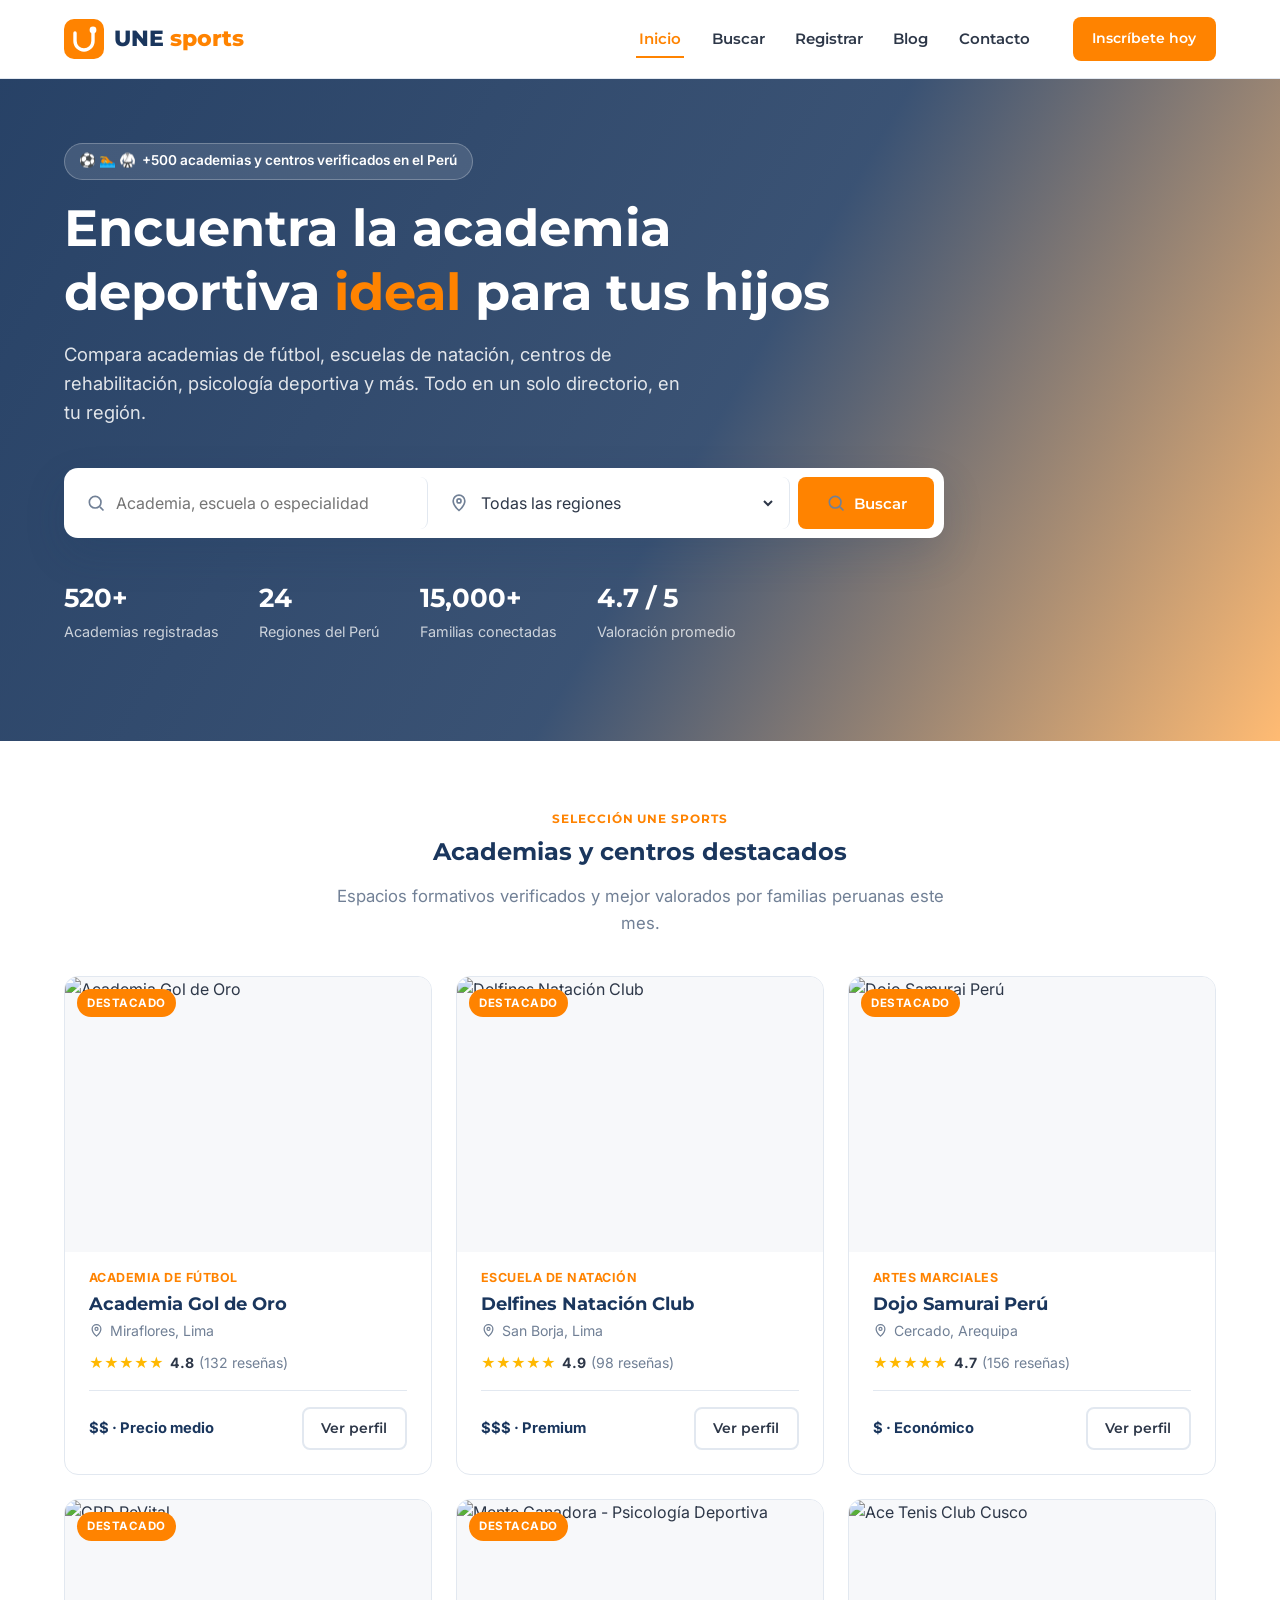
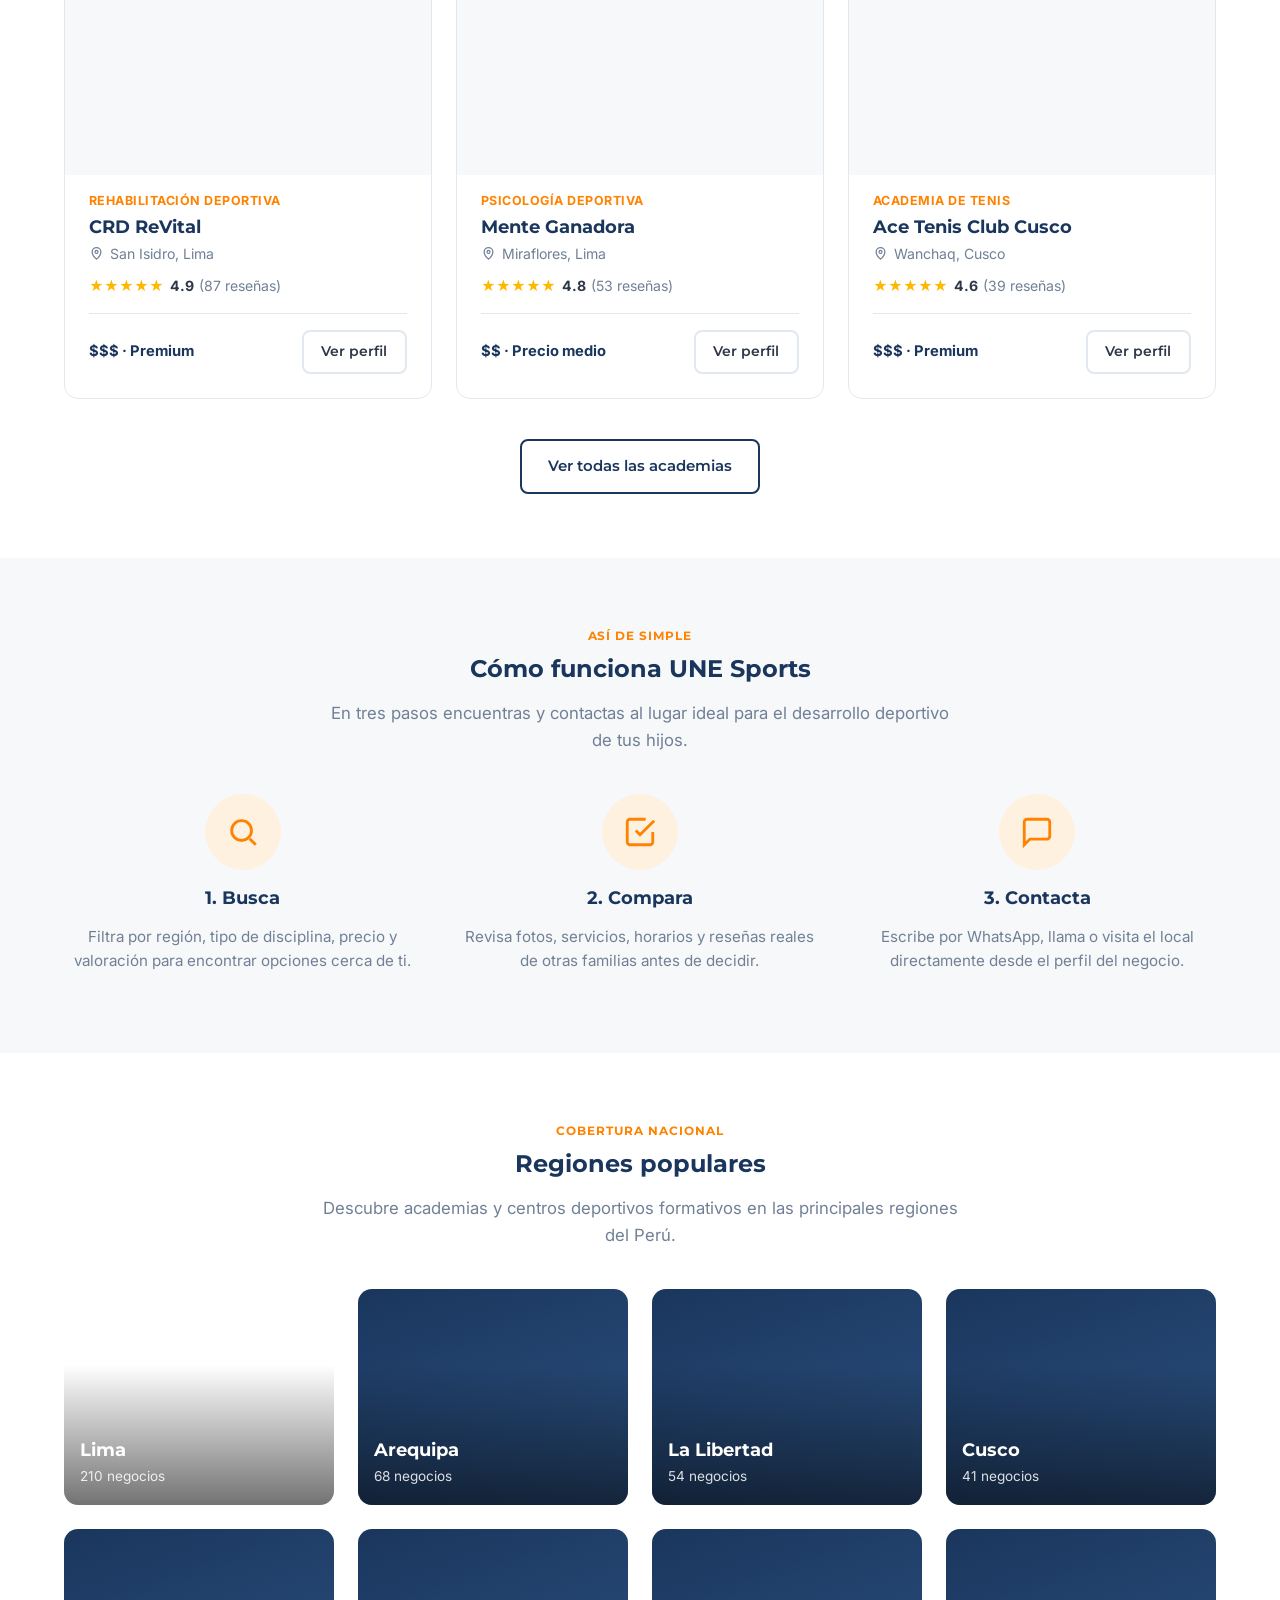
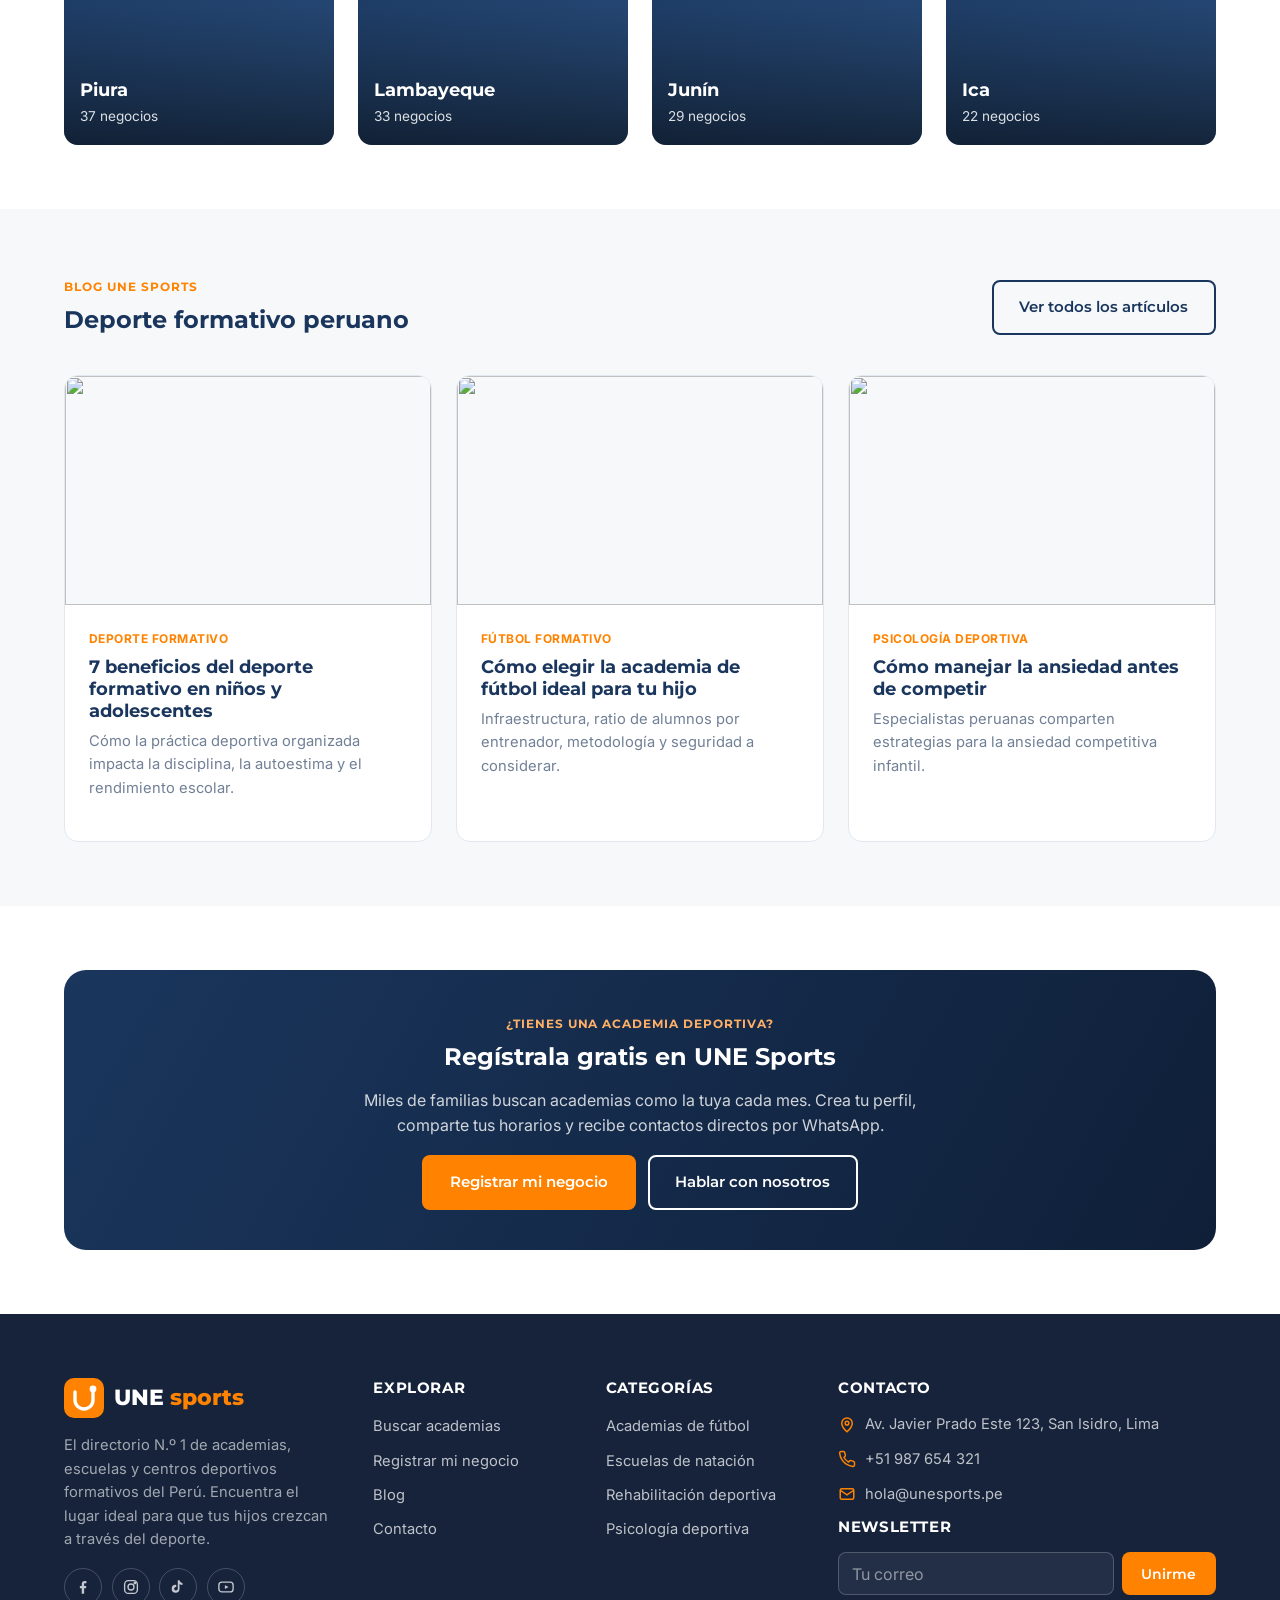
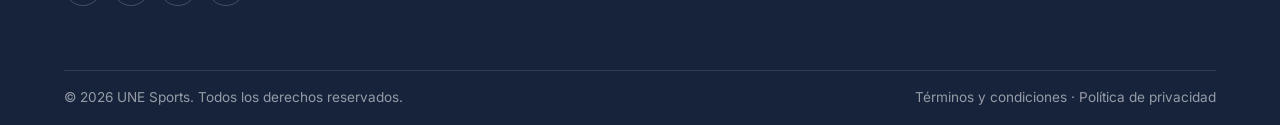
==== index.html @ fcec2de9 "Add UNE Sports: directorio de deporte formativo del Perú Sitio estático completo (mobile-first, list" ====
<!DOCTYPE html>
<html lang="es-PE">
<head>
<meta charset="UTF-8">
<meta name="viewport" content="width=device-width, initial-scale=1.0">
<title>UNE Sports | Directorio de academias y centros deportivos formativos del Perú</title>
<meta name="description" content="Encuentra academias de fútbol, escuelas de natación, centros de rehabilitación deportiva, psicología del deporte y más en todo el Perú. Compara, valora y contacta gratis.">
<link rel="canonical" href="https://www.unesports.pe/">
<meta property="og:type" content="website">
<meta property="og:title" content="UNE Sports | Directorio deportivo formativo del Perú">
<meta property="og:description" content="Encuentra la academia, escuela o centro deportivo ideal para tus hijos en cualquier región del Perú.">
<meta property="og:image" content="https://placehold.co/1200x630/1A365D/FFFFFF?text=UNE+Sports">
<meta property="og:locale" content="es_PE">
<link rel="icon" href="data:image/svg+xml,%3Csvg xmlns='http://www.w3.org/2000/svg' viewBox='0 0 40 40'%3E%3Crect width='40' height='40' rx='10' fill='%23FF8300'/%3E%3Cpath d='M11 14v8a9 9 0 0018 0v-8' stroke='%23fff' stroke-width='3.4' fill='none' stroke-linecap='round'/%3E%3Ccircle cx='29' cy='11' r='3.4' fill='%23fff'/%3E%3C/svg%3E">
<link rel="preconnect" href="https://fonts.googleapis.com">
<link rel="preconnect" href="https://fonts.gstatic.com" crossorigin>
<link href="https://fonts.googleapis.com/css2?family=Montserrat:wght@600;700;800&family=Inter:wght@400;500;600;700&display=swap" rel="stylesheet">
<link rel="stylesheet" href="css/style.css">
</head>
<body>
<a class="skip-link" href="#main">Saltar al contenido</a>

<header class="site-header">
  <div class="container">
    <a href="index.html" class="logo" aria-label="UNE Sports - Inicio">
      <svg viewBox="0 0 40 40" aria-hidden="true"><rect width="40" height="40" rx="10" fill="#FF8300"/><path d="M11 14v8a9 9 0 0018 0v-8" stroke="#fff" stroke-width="3.4" fill="none" stroke-linecap="round"/><circle cx="29" cy="11" r="3.4" fill="#fff"/></svg>
      <span class="logo-text">UNE <span>sports</span></span>
    </a>
    <nav class="main-nav" data-main-nav>
      <ul class="nav-links">
        <li><a href="index.html">Inicio</a></li>
        <li><a href="buscar.html">Buscar</a></li>
        <li><a href="registrar.html">Registrar</a></li>
        <li><a href="blog.html">Blog</a></li>
        <li><a href="contacto.html">Contacto</a></li>
      </ul>
      <div class="header-actions">
        <a href="registrar.html" class="btn btn-primary btn-sm">Inscríbete hoy</a>
      </div>
    </nav>
    <button class="nav-toggle" data-nav-toggle aria-label="Abrir menú" aria-expanded="false">
      <svg viewBox="0 0 24 24" fill="none" stroke="currentColor" stroke-width="2"><path d="M4 7h16M4 12h16M4 17h16"/></svg>
    </button>
  </div>
</header>

<main id="main">
  <!-- HERO -->
  <section class="hero">
    <div class="container">
      <span class="hero-badge">⚽ 🏊 🥋 &nbsp;+500 academias y centros verificados en el Perú</span>
      <h1>Encuentra la academia deportiva <em>ideal</em> para tus hijos</h1>
      <p class="hero-sub">Compara academias de fútbol, escuelas de natación, centros de rehabilitación, psicología deportiva y más. Todo en un solo directorio, en tu región.</p>

      <form class="search-bar" action="buscar.html" method="get">
        <label class="field">
          <svg viewBox="0 0 24 24" fill="none" stroke="currentColor" stroke-width="2"><circle cx="11" cy="11" r="7"/><path d="M21 21l-4.3-4.3"/></svg>
          <input type="text" name="q" placeholder="Academia, escuela o especialidad">
        </label>
        <label class="field">
          <svg viewBox="0 0 24 24" fill="none" stroke="currentColor" stroke-width="2"><path d="M12 21s7-6.3 7-11.5A7 7 0 105 9.5C5 14.7 12 21 12 21z"/><circle cx="12" cy="9.5" r="2.4"/></svg>
          <select name="region" aria-label="Región">
            <option value="">Todas las regiones</option>
            <option>Lima</option>
            <option>Arequipa</option>
            <option>La Libertad</option>
            <option>Cusco</option>
            <option>Piura</option>
            <option>Lambayeque</option>
            <option>Junín</option>
            <option>Ica</option>
            <option>Tacna</option>
            <option>Áncash</option>
            <option>Loreto</option>
          </select>
        </label>
        <button class="btn btn-primary" type="submit">
          <svg viewBox="0 0 24 24" fill="none" stroke="currentColor" stroke-width="2"><circle cx="11" cy="11" r="7"/><path d="M21 21l-4.3-4.3"/></svg>
          Buscar
        </button>
      </form>

      <div class="hero-stats">
        <div class="stat"><strong>520+</strong><span>Academias registradas</span></div>
        <div class="stat"><strong>24</strong><span>Regiones del Perú</span></div>
        <div class="stat"><strong>15,000+</strong><span>Familias conectadas</span></div>
        <div class="stat"><strong>4.7 / 5</strong><span>Valoración promedio</span></div>
      </div>
    </div>
  </section>

  <!-- DESTACADOS -->
  <section>
    <div class="container">
      <div class="section-head">
        <span class="eyebrow">Selección UNE Sports</span>
        <h2>Academias y centros destacados</h2>
        <p>Espacios formativos verificados y mejor valorados por familias peruanas este mes.</p>
      </div>

      <div class="grid grid-3">
        <article class="card">
          <div class="card-media">
            <span class="card-badge">Destacado</span>
            <a href="negocio.html?slug=academia-gol-de-oro"><img src="https://placehold.co/900x650/1A365D/FFFFFF?text=Academia+Gol+de+Oro" alt="Academia Gol de Oro" loading="lazy" width="900" height="650"></a>
          </div>
          <div class="card-body">
            <span class="card-type">Academia de Fútbol</span>
            <h3 class="card-title"><a href="negocio.html?slug=academia-gol-de-oro">Academia Gol de Oro</a></h3>
            <div class="card-location"><svg viewBox="0 0 24 24" fill="none" stroke="currentColor" stroke-width="2"><path d="M12 21s7-6.3 7-11.5A7 7 0 105 9.5C5 14.7 12 21 12 21z"/><circle cx="12" cy="9.5" r="2.4"/></svg>Miraflores, Lima</div>
            <div class="rating"><span class="stars">★★★★★</span><strong>4.8</strong><span class="count">(132 reseñas)</span></div>
            <div class="card-footer"><span class="card-price">$$ · Precio medio</span><a href="negocio.html?slug=academia-gol-de-oro" class="btn btn-ghost btn-sm">Ver perfil</a></div>
          </div>
        </article>

        <article class="card">
          <div class="card-media">
            <span class="card-badge">Destacado</span>
            <a href="negocio.html?slug=delfines-natacion-club"><img src="https://placehold.co/900x650/2C5282/FFFFFF?text=Delfines+Natacion" alt="Delfines Natación Club" loading="lazy" width="900" height="650"></a>
          </div>
          <div class="card-body">
            <span class="card-type">Escuela de Natación</span>
            <h3 class="card-title"><a href="negocio.html?slug=delfines-natacion-club">Delfines Natación Club</a></h3>
            <div class="card-location"><svg viewBox="0 0 24 24" fill="none" stroke="currentColor" stroke-width="2"><path d="M12 21s7-6.3 7-11.5A7 7 0 105 9.5C5 14.7 12 21 12 21z"/><circle cx="12" cy="9.5" r="2.4"/></svg>San Borja, Lima</div>
            <div class="rating"><span class="stars">★★★★★</span><strong>4.9</strong><span class="count">(98 reseñas)</span></div>
            <div class="card-footer"><span class="card-price">$$$ · Premium</span><a href="negocio.html?slug=delfines-natacion-club" class="btn btn-ghost btn-sm">Ver perfil</a></div>
          </div>
        </article>

        <article class="card">
          <div class="card-media">
            <span class="card-badge">Destacado</span>
            <a href="negocio.html?slug=dojo-samurai-peru"><img src="https://placehold.co/900x650/2D3748/FFFFFF?text=Dojo+Samurai+Peru" alt="Dojo Samurai Perú" loading="lazy" width="900" height="650"></a>
          </div>
          <div class="card-body">
            <span class="card-type">Artes Marciales</span>
            <h3 class="card-title"><a href="negocio.html?slug=dojo-samurai-peru">Dojo Samurai Perú</a></h3>
            <div class="card-location"><svg viewBox="0 0 24 24" fill="none" stroke="currentColor" stroke-width="2"><path d="M12 21s7-6.3 7-11.5A7 7 0 105 9.5C5 14.7 12 21 12 21z"/><circle cx="12" cy="9.5" r="2.4"/></svg>Cercado, Arequipa</div>
            <div class="rating"><span class="stars">★★★★★</span><strong>4.7</strong><span class="count">(156 reseñas)</span></div>
            <div class="card-footer"><span class="card-price">$ · Económico</span><a href="negocio.html?slug=dojo-samurai-peru" class="btn btn-ghost btn-sm">Ver perfil</a></div>
          </div>
        </article>

        <article class="card">
          <div class="card-media">
            <span class="card-badge">Destacado</span>
            <a href="negocio.html?slug=crd-revital"><img src="https://placehold.co/900x650/2F855A/FFFFFF?text=CRD+ReVital" alt="CRD ReVital" loading="lazy" width="900" height="650"></a>
          </div>
          <div class="card-body">
            <span class="card-type">Rehabilitación Deportiva</span>
            <h3 class="card-title"><a href="negocio.html?slug=crd-revital">CRD ReVital</a></h3>
            <div class="card-location"><svg viewBox="0 0 24 24" fill="none" stroke="currentColor" stroke-width="2"><path d="M12 21s7-6.3 7-11.5A7 7 0 105 9.5C5 14.7 12 21 12 21z"/><circle cx="12" cy="9.5" r="2.4"/></svg>San Isidro, Lima</div>
            <div class="rating"><span class="stars">★★★★★</span><strong>4.9</strong><span class="count">(87 reseñas)</span></div>
            <div class="card-footer"><span class="card-price">$$$ · Premium</span><a href="negocio.html?slug=crd-revital" class="btn btn-ghost btn-sm">Ver perfil</a></div>
          </div>
        </article>

        <article class="card">
          <div class="card-media">
            <span class="card-badge">Destacado</span>
            <a href="negocio.html?slug=mente-ganadora-psicologia-deportiva"><img src="https://placehold.co/900x650/FF8300/FFFFFF?text=Mente+Ganadora" alt="Mente Ganadora - Psicología Deportiva" loading="lazy" width="900" height="650"></a>
          </div>
          <div class="card-body">
            <span class="card-type">Psicología Deportiva</span>
            <h3 class="card-title"><a href="negocio.html?slug=mente-ganadora-psicologia-deportiva">Mente Ganadora</a></h3>
            <div class="card-location"><svg viewBox="0 0 24 24" fill="none" stroke="currentColor" stroke-width="2"><path d="M12 21s7-6.3 7-11.5A7 7 0 105 9.5C5 14.7 12 21 12 21z"/><circle cx="12" cy="9.5" r="2.4"/></svg>Miraflores, Lima</div>
            <div class="rating"><span class="stars">★★★★★</span><strong>4.8</strong><span class="count">(53 reseñas)</span></div>
            <div class="card-footer"><span class="card-price">$$ · Precio medio</span><a href="negocio.html?slug=mente-ganadora-psicologia-deportiva" class="btn btn-ghost btn-sm">Ver perfil</a></div>
          </div>
        </article>

        <article class="card">
          <div class="card-media">
            <a href="negocio.html?slug=ace-tenis-club-cusco"><img src="https://placehold.co/900x650/1A365D/FFFFFF?text=Ace+Tenis+Club" alt="Ace Tenis Club Cusco" loading="lazy" width="900" height="650"></a>
          </div>
          <div class="card-body">
            <span class="card-type">Academia de Tenis</span>
            <h3 class="card-title"><a href="negocio.html?slug=ace-tenis-club-cusco">Ace Tenis Club Cusco</a></h3>
            <div class="card-location"><svg viewBox="0 0 24 24" fill="none" stroke="currentColor" stroke-width="2"><path d="M12 21s7-6.3 7-11.5A7 7 0 105 9.5C5 14.7 12 21 12 21z"/><circle cx="12" cy="9.5" r="2.4"/></svg>Wanchaq, Cusco</div>
            <div class="rating"><span class="stars">★★★★★</span><strong>4.6</strong><span class="count">(39 reseñas)</span></div>
            <div class="card-footer"><span class="card-price">$$$ · Premium</span><a href="negocio.html?slug=ace-tenis-club-cusco" class="btn btn-ghost btn-sm">Ver perfil</a></div>
          </div>
        </article>
      </div>

      <div class="text-center" style="margin-top: var(--space-lg)">
        <a href="buscar.html" class="btn btn-outline">Ver todas las academias</a>
      </div>
    </div>
  </section>

  <!-- COMO FUNCIONA -->
  <section class="section-alt">
    <div class="container">
      <div class="section-head">
        <span class="eyebrow">Así de simple</span>
        <h2>Cómo funciona UNE Sports</h2>
        <p>En tres pasos encuentras y contactas al lugar ideal para el desarrollo deportivo de tus hijos.</p>
      </div>
      <div class="steps">
        <div class="step">
          <div class="step-icon"><svg viewBox="0 0 24 24" fill="none" stroke="currentColor" stroke-width="2"><circle cx="11" cy="11" r="7"/><path d="M21 21l-4.3-4.3"/></svg></div>
          <h3>1. Busca</h3>
          <p>Filtra por región, tipo de disciplina, precio y valoración para encontrar opciones cerca de ti.</p>
        </div>
        <div class="step">
          <div class="step-icon"><svg viewBox="0 0 24 24" fill="none" stroke="currentColor" stroke-width="2"><path d="M9 11l3 3L22 4"/><path d="M21 12v7a2 2 0 01-2 2H5a2 2 0 01-2-2V5a2 2 0 012-2h11"/></svg></div>
          <h3>2. Compara</h3>
          <p>Revisa fotos, servicios, horarios y reseñas reales de otras familias antes de decidir.</p>
        </div>
        <div class="step">
          <div class="step-icon"><svg viewBox="0 0 24 24" fill="none" stroke="currentColor" stroke-width="2"><path d="M21 15a2 2 0 01-2 2H7l-4 4V5a2 2 0 012-2h14a2 2 0 012 2z"/></svg></div>
          <h3>3. Contacta</h3>
          <p>Escribe por WhatsApp, llama o visita el local directamente desde el perfil del negocio.</p>
        </div>
      </div>
    </div>
  </section>

  <!-- REGIONES -->
  <section>
    <div class="container">
      <div class="section-head">
        <span class="eyebrow">Cobertura nacional</span>
        <h2>Regiones populares</h2>
        <p>Descubre academias y centros deportivos formativos en las principales regiones del Perú.</p>
      </div>
      <div class="grid grid-4">
        <a class="region-card" href="buscar.html?region=Lima" style="background-image:none;">
          <div class="region-card-content"><h3>Lima</h3><span>210 negocios</span></div>
        </a>
        <a class="region-card" href="buscar.html?region=Arequipa">
          <div class="region-card-content"><h3>Arequipa</h3><span>68 negocios</span></div>
        </a>
        <a class="region-card" href="buscar.html?region=La%20Libertad">
          <div class="region-card-content"><h3>La Libertad</h3><span>54 negocios</span></div>
        </a>
        <a class="region-card" href="buscar.html?region=Cusco">
          <div class="region-card-content"><h3>Cusco</h3><span>41 negocios</span></div>
        </a>
        <a class="region-card" href="buscar.html?region=Piura">
          <div class="region-card-content"><h3>Piura</h3><span>37 negocios</span></div>
        </a>
        <a class="region-card" href="buscar.html?region=Lambayeque">
          <div class="region-card-content"><h3>Lambayeque</h3><span>33 negocios</span></div>
        </a>
        <a class="region-card" href="buscar.html?region=Jun%C3%ADn">
          <div class="region-card-content"><h3>Junín</h3><span>29 negocios</span></div>
        </a>
        <a class="region-card" href="buscar.html?region=Ica">
          <div class="region-card-content"><h3>Ica</h3><span>22 negocios</span></div>
        </a>
      </div>
    </div>
  </section>

  <!-- BLOG PREVIEW -->
  <section class="section-alt">
    <div class="container">
      <div class="section-head section-head--left" style="display:flex; align-items:flex-end; justify-content:space-between; text-align:left; max-width:none;">
        <div>
          <span class="eyebrow">Blog UNE Sports</span>
          <h2 style="margin-bottom:0;">Deporte formativo peruano</h2>
        </div>
        <a href="blog.html" class="btn btn-outline">Ver todos los artículos</a>
      </div>
      <div class="grid grid-3" style="margin-top: var(--space-lg);">
        <article class="article-card">
          <a class="article-media" href="blog-articulo.html?slug=beneficios-deporte-formativo-en-ninos"><img src="https://placehold.co/1000x600/1A365D/FFFFFF?text=Deporte+Formativo" alt="" loading="lazy"></a>
          <div class="article-body">
            <span class="article-cat">Deporte Formativo</span>
            <h3><a href="blog-articulo.html?slug=beneficios-deporte-formativo-en-ninos">7 beneficios del deporte formativo en niños y adolescentes</a></h3>
            <p class="article-excerpt">Cómo la práctica deportiva organizada impacta la disciplina, la autoestima y el rendimiento escolar.</p>
          </div>
        </article>
        <article class="article-card">
          <a class="article-media" href="blog-articulo.html?slug=como-elegir-academia-de-futbol-para-tu-hijo"><img src="https://placehold.co/1000x600/FF8300/FFFFFF?text=Futbol+Formativo" alt="" loading="lazy"></a>
          <div class="article-body">
            <span class="article-cat">Fútbol Formativo</span>
            <h3><a href="blog-articulo.html?slug=como-elegir-academia-de-futbol-para-tu-hijo">Cómo elegir la academia de fútbol ideal para tu hijo</a></h3>
            <p class="article-excerpt">Infraestructura, ratio de alumnos por entrenador, metodología y seguridad a considerar.</p>
          </div>
        </article>
        <article class="article-card">
          <a class="article-media" href="blog-articulo.html?slug=psicologia-deportiva-infantil-ansiedad-competitiva"><img src="https://placehold.co/1000x600/2C5282/FFFFFF?text=Psicologia+Deportiva" alt="" loading="lazy"></a>
          <div class="article-body">
            <span class="article-cat">Psicología Deportiva</span>
            <h3><a href="blog-articulo.html?slug=psicologia-deportiva-infantil-ansiedad-competitiva">Cómo manejar la ansiedad antes de competir</a></h3>
            <p class="article-excerpt">Especialistas peruanas comparten estrategias para la ansiedad competitiva infantil.</p>
          </div>
        </article>
      </div>
    </div>
  </section>

  <!-- CTA -->
  <section>
    <div class="container">
      <div class="cta-band">
        <span class="eyebrow" style="color:#FFB066;">¿Tienes una academia deportiva?</span>
        <h2>Regístrala gratis en UNE Sports</h2>
        <p>Miles de familias buscan academias como la tuya cada mes. Crea tu perfil, comparte tus horarios y recibe contactos directos por WhatsApp.</p>
        <div class="btn-actions">
          <a href="registrar.html" class="btn btn-primary">Registrar mi negocio</a>
          <a href="contacto.html" class="btn btn-outline" style="border-color:#fff; color:#fff;">Hablar con nosotros</a>
        </div>
      </div>
    </div>
  </section>
</main>

<footer class="site-footer">
  <div class="container">
    <div class="footer-grid">
      <div>
        <a href="index.html" class="logo" style="margin-bottom:1rem">
          <svg viewBox="0 0 40 40" aria-hidden="true"><rect width="40" height="40" rx="10" fill="#FF8300"/><path d="M11 14v8a9 9 0 0018 0v-8" stroke="#fff" stroke-width="3.4" fill="none" stroke-linecap="round"/><circle cx="29" cy="11" r="3.4" fill="#fff"/></svg>
          <span class="logo-text">UNE <span>sports</span></span>
        </a>
        <p>El directorio N.º 1 de academias, escuelas y centros deportivos formativos del Perú. Encuentra el lugar ideal para que tus hijos crezcan a través del deporte.</p>
        <div class="social-row">
          <a href="#" aria-label="Facebook"><svg viewBox="0 0 24 24" fill="currentColor"><path d="M13.5 21v-7.5h2.5l.4-3H13.5V8.4c0-.87.24-1.46 1.5-1.46h1.6V4.3C16.3 4.2 15.3 4 14.2 4c-2.3 0-3.9 1.4-3.9 4v2.5H7.8v3h2.5V21h3.2z"/></svg></a>
          <a href="#" aria-label="Instagram"><svg viewBox="0 0 24 24" fill="none" stroke="currentColor" stroke-width="1.8"><rect x="3.5" y="3.5" width="17" height="17" rx="5"/><circle cx="12" cy="12" r="4"/><circle cx="17.2" cy="6.8" r="1"/></svg></a>
          <a href="#" aria-label="TikTok"><svg viewBox="0 0 24 24" fill="currentColor"><path d="M14 3c.4 2 1.9 3.4 4 3.6v2.7c-1.4 0-2.8-.4-4-1.2v6.2a5.2 5.2 0 11-5.2-5.2c.3 0 .6 0 .9.07v2.8a2.4 2.4 0 102 2.36V3z"/></svg></a>
          <a href="#" aria-label="YouTube"><svg viewBox="0 0 24 24" fill="none" stroke="currentColor" stroke-width="1.8"><rect x="2.5" y="5.5" width="19" height="13" rx="4"/><path d="M10.5 9.5l5 2.5-5 2.5z" fill="currentColor" stroke="none"/></svg></a>
        </div>
      </div>
      <div>
        <h4>Explorar</h4>
        <ul class="footer-links">
          <li><a href="buscar.html">Buscar academias</a></li>
          <li><a href="registrar.html">Registrar mi negocio</a></li>
          <li><a href="blog.html">Blog</a></li>
          <li><a href="contacto.html">Contacto</a></li>
        </ul>
      </div>
      <div>
        <h4>Categorías</h4>
        <ul class="footer-links">
          <li><a href="buscar.html?tipo=academia-futbol">Academias de fútbol</a></li>
          <li><a href="buscar.html?tipo=escuela-natacion">Escuelas de natación</a></li>
          <li><a href="buscar.html?tipo=rehabilitacion">Rehabilitación deportiva</a></li>
          <li><a href="buscar.html?tipo=psicologia">Psicología deportiva</a></li>
        </ul>
      </div>
      <div>
        <h4>Contacto</h4>
        <ul class="footer-contact">
          <li><svg viewBox="0 0 24 24" fill="none" stroke="currentColor" stroke-width="2"><path d="M12 21s7-6.3 7-11.5A7 7 0 105 9.5C5 14.7 12 21 12 21z"/><circle cx="12" cy="9.5" r="2.4"/></svg>Av. Javier Prado Este 123, San Isidro, Lima</li>
          <li><svg viewBox="0 0 24 24" fill="none" stroke="currentColor" stroke-width="2"><path d="M22 16.9v3a2 2 0 01-2.2 2 19.8 19.8 0 01-8.6-3 19.5 19.5 0 01-6-6 19.8 19.8 0 01-3-8.7A2 2 0 014.1 2h3a2 2 0 012 1.7c.1 1 .3 2 .7 2.9a2 2 0 01-.5 2.1L8 10a16 16 0 006 6l1.3-1.3a2 2 0 012.1-.5c.9.4 1.9.6 2.9.7a2 2 0 011.7 2z"/></svg>+51 987 654 321</li>
          <li><svg viewBox="0 0 24 24" fill="none" stroke="currentColor" stroke-width="2"><rect x="3" y="5" width="18" height="14" rx="2"/><path d="M3 7l9 6 9-6"/></svg>hola@unesports.pe</li>
        </ul>
        <h4>Newsletter</h4>
        <form class="newsletter-form" data-newsletter-form>
          <input type="email" placeholder="Tu correo" required aria-label="Correo electrónico">
          <button class="btn btn-primary btn-sm" type="submit">Unirme</button>
        </form>
      </div>
    </div>
    <div class="footer-bottom">
      <span>© <span data-current-year></span> UNE Sports. Todos los derechos reservados.</span>
      <span><a href="#">Términos y condiciones</a> · <a href="#">Política de privacidad</a></span>
    </div>
  </div>
</footer>

<script src="js/main.js"></script>
</body>
</html>
---- css/style.css ----
/* ==========================================================================
   UNE Sports — Hoja de estilos principal
   Directorio de academias, escuelas y centros deportivos formativos del Perú
   ========================================================================== */

:root {
  /* Paleta de marca */
  --color-primary: #FF8300;
  --color-primary-dark: #E07300;
  --color-primary-light: #FFF1E0;
  --color-secondary: #1A365D;
  --color-secondary-light: #2C5282;
  --color-carbon: #2D3748;
  --color-text: #2D3748;
  --color-text-light: #718096;
  --color-bg: #FFFFFF;
  --color-bg-alt: #F7F8FA;
  --color-bg-dark: #16233B;
  --color-border: #E2E8F0;
  --color-star: #FFB800;
  --color-success: #2F855A;
  --color-success-bg: #F0FFF4;
  --color-danger: #E53E3E;

  /* Tipografía */
  --font-heading: 'Montserrat', 'Segoe UI', sans-serif;
  --font-body: 'Inter', 'Segoe UI', sans-serif;

  /* Espaciado */
  --space-xs: 0.5rem;
  --space-sm: 1rem;
  --space-md: 1.5rem;
  --space-lg: 2.5rem;
  --space-xl: 4rem;

  /* Bordes / sombras */
  --radius-sm: 8px;
  --radius-md: 14px;
  --radius-lg: 22px;
  --shadow-sm: 0 1px 3px rgba(26, 54, 93, 0.08);
  --shadow-md: 0 8px 24px rgba(26, 54, 93, 0.10);
  --shadow-lg: 0 16px 40px rgba(26, 54, 93, 0.16);

  --container-width: 1200px;
}

/* ---------- Reset ---------- */
*, *::before, *::after { box-sizing: border-box; }
html { scroll-behavior: smooth; }
body {
  margin: 0;
  font-family: var(--font-body);
  color: var(--color-text);
  background: var(--color-bg);
  line-height: 1.6;
  -webkit-font-smoothing: antialiased;
}
img { max-width: 100%; display: block; }
a { color: inherit; text-decoration: none; }
ul { list-style: none; margin: 0; padding: 0; }
button { font-family: inherit; cursor: pointer; }
input, select, textarea, button { font-family: inherit; font-size: 1rem; }
h1, h2, h3, h4 {
  font-family: var(--font-heading);
  color: var(--color-secondary);
  line-height: 1.25;
  margin: 0 0 var(--space-sm);
  font-weight: 700;
}
p { margin: 0 0 var(--space-sm); }
.container {
  width: 100%;
  max-width: var(--container-width);
  margin: 0 auto;
  padding: 0 var(--space-md);
}
section { padding: var(--space-xl) 0; }
.section-alt { background: var(--color-bg-alt); }

/* ---------- Utilidades ---------- */
.text-center { text-align: center; }
.visually-hidden {
  position: absolute; width: 1px; height: 1px; overflow: hidden;
  clip: rect(0,0,0,0); white-space: nowrap; border: 0; padding: 0; margin: -1px;
}
.skip-link {
  position: absolute; left: -999px; top: 0; background: var(--color-secondary);
  color: #fff; padding: 0.75rem 1.25rem; z-index: 1000; border-radius: 0 0 8px 0;
}
.skip-link:focus { left: 0; }

.eyebrow {
  display: inline-flex; align-items: center; gap: 0.4rem;
  font-family: var(--font-heading); font-weight: 700; font-size: 0.78rem;
  letter-spacing: 0.08em; text-transform: uppercase; color: var(--color-primary);
  margin-bottom: var(--space-xs);
}
.section-head { max-width: 640px; margin: 0 auto var(--space-lg); text-align: center; }
.section-head p { color: var(--color-text-light); font-size: 1.05rem; }
.section-head--left { margin-left: 0; text-align: left; }

/* ---------- Botones ---------- */
.btn {
  display: inline-flex; align-items: center; justify-content: center; gap: 0.5rem;
  font-family: var(--font-heading); font-weight: 600; font-size: 0.95rem;
  padding: 0.85rem 1.6rem; border-radius: var(--radius-sm); border: 2px solid transparent;
  transition: transform 0.15s ease, box-shadow 0.15s ease, background-color 0.15s ease, color 0.15s ease;
  white-space: nowrap;
}
.btn svg { width: 1.1em; height: 1.1em; flex-shrink: 0; }
.btn-primary { background: var(--color-primary); color: #fff; }
.btn-primary:hover { background: var(--color-primary-dark); transform: translateY(-2px); box-shadow: var(--shadow-md); }
.btn-outline { background: transparent; color: var(--color-secondary); border-color: var(--color-secondary); }
.btn-outline:hover { background: var(--color-secondary); color: #fff; transform: translateY(-2px); }
.btn-ghost { background: transparent; color: var(--color-carbon); border-color: var(--color-border); }
.btn-ghost:hover { border-color: var(--color-primary); color: var(--color-primary); }
.btn-block { width: 100%; }
.btn-sm { padding: 0.55rem 1.1rem; font-size: 0.85rem; }
.btn-whatsapp { background: #25D366; color: #fff; }
.btn-whatsapp:hover { background: #1EBE59; transform: translateY(-2px); }
.btn[disabled] { opacity: 0.55; cursor: not-allowed; transform: none !important; }

/* ---------- Header ---------- */
.site-header {
  background: #fff; border-bottom: 1px solid var(--color-border);
  position: sticky; top: 0; z-index: 500;
}
.site-header .container {
  display: flex; align-items: center; justify-content: space-between;
  height: 78px;
}
.logo { display: flex; align-items: center; gap: 0.6rem; flex-shrink: 0; }
.logo svg { width: 40px; height: 40px; }
.logo-text { font-family: var(--font-heading); font-weight: 800; font-size: 1.35rem; color: var(--color-secondary); line-height: 1; }
.logo-text span { color: var(--color-primary); }

.main-nav { display: flex; align-items: center; gap: var(--space-lg); }
.nav-links { display: flex; gap: var(--space-md); align-items: center; }
.nav-links a {
  font-family: var(--font-heading); font-weight: 600; font-size: 0.95rem;
  color: var(--color-carbon); padding: 0.5rem 0.2rem; position: relative;
  transition: color 0.15s ease;
}
.nav-links a::after {
  content: ""; position: absolute; left: 0; bottom: -2px; height: 2px; width: 0;
  background: var(--color-primary); transition: width 0.2s ease;
}
.nav-links a:hover, .nav-links a.is-active { color: var(--color-primary); }
.nav-links a:hover::after, .nav-links a.is-active::after { width: 100%; }
.header-actions { display: flex; align-items: center; gap: 0.75rem; }
.nav-toggle {
  display: none; background: none; border: none; padding: 0.4rem;
  color: var(--color-secondary);
}
.nav-toggle svg { width: 28px; height: 28px; }

@media (max-width: 900px) {
  .nav-toggle { display: inline-flex; }
  .main-nav {
    position: fixed; inset: 78px 0 0 0; background: #fff; flex-direction: column;
    align-items: stretch; padding: var(--space-md); gap: var(--space-md);
    transform: translateX(100%); transition: transform 0.25s ease; overflow-y: auto;
  }
  .main-nav.is-open { transform: translateX(0); }
  .nav-links { flex-direction: column; align-items: stretch; gap: 0; }
  .nav-links a { padding: 0.9rem 0.2rem; border-bottom: 1px solid var(--color-border); }
  .header-actions { flex-direction: column; align-items: stretch; }
}

/* ---------- Hero / banner ---------- */
.hero {
  background:
    linear-gradient(120deg, rgba(26,54,93,0.94) 0%, rgba(26,54,93,0.86) 55%, rgba(255,131,0,0.55) 100%),
    repeating-linear-gradient(135deg, rgba(255,255,255,0.04) 0 2px, transparent 2px 40px);
  color: #fff; padding: var(--space-xl) 0 calc(var(--space-xl) + 2rem);
  position: relative; overflow: hidden;
}
.hero .container { position: relative; z-index: 2; }
.hero-badge {
  display: inline-flex; align-items: center; gap: 0.5rem; background: rgba(255,255,255,0.12);
  border: 1px solid rgba(255,255,255,0.25); padding: 0.4rem 0.9rem; border-radius: 999px;
  font-size: 0.85rem; font-weight: 600; margin-bottom: var(--space-sm);
}
.hero h1 {
  color: #fff; font-size: clamp(2rem, 5vw, 3.2rem); max-width: 780px; margin-bottom: var(--space-sm);
}
.hero h1 em { font-style: normal; color: var(--color-primary); }
.hero-sub { font-size: 1.15rem; color: rgba(255,255,255,0.86); max-width: 620px; margin-bottom: var(--space-lg); }

.search-bar {
  background: #fff; border-radius: var(--radius-md); padding: 0.6rem; box-shadow: var(--shadow-lg);
  display: flex; flex-wrap: wrap; gap: 0.5rem; max-width: 880px;
}
.search-bar .field {
  flex: 1 1 180px; display: flex; align-items: center; gap: 0.5rem;
  padding: 0.6rem 0.8rem; border-radius: var(--radius-sm);
}
.search-bar .field:not(:last-child) { border-right: 1px solid var(--color-border); }
.search-bar svg { width: 20px; height: 20px; color: var(--color-text-light); flex-shrink: 0; }
.search-bar input, .search-bar select {
  border: none; outline: none; width: 100%; color: var(--color-text); background: transparent;
}
.search-bar .btn { flex: 0 0 auto; }
@media (max-width: 760px) {
  .search-bar { flex-direction: column; }
  .search-bar .field:not(:last-child) { border-right: none; border-bottom: 1px solid var(--color-border); }
}

.hero-stats { display: flex; flex-wrap: wrap; gap: var(--space-lg); margin-top: var(--space-lg); }
.hero-stats .stat strong { display: block; font-family: var(--font-heading); font-size: 1.6rem; color: #fff; }
.hero-stats .stat span { color: rgba(255,255,255,0.75); font-size: 0.9rem; }

/* ---------- Tarjetas de negocio ---------- */
.grid { display: grid; gap: var(--space-md); }
.grid-3 { grid-template-columns: repeat(3, 1fr); }
.grid-4 { grid-template-columns: repeat(4, 1fr); }
@media (max-width: 980px) { .grid-3, .grid-4 { grid-template-columns: repeat(2, 1fr); } }
@media (max-width: 620px) { .grid-3, .grid-4 { grid-template-columns: 1fr; } }

.card {
  background: #fff; border: 1px solid var(--color-border); border-radius: var(--radius-md);
  overflow: hidden; transition: transform 0.2s ease, box-shadow 0.2s ease; display: flex; flex-direction: column;
}
.card:hover { transform: translateY(-4px); box-shadow: var(--shadow-md); }
.card-media { position: relative; aspect-ratio: 4 / 3; overflow: hidden; background: var(--color-bg-alt); }
.card-media img { width: 100%; height: 100%; object-fit: cover; }
.card-badge {
  position: absolute; top: 0.75rem; left: 0.75rem; background: var(--color-primary); color: #fff;
  font-size: 0.72rem; font-weight: 700; text-transform: uppercase; letter-spacing: 0.04em;
  padding: 0.3rem 0.65rem; border-radius: 999px;
}
.card-fav {
  position: absolute; top: 0.75rem; right: 0.75rem; width: 34px; height: 34px; border-radius: 50%;
  background: rgba(255,255,255,0.9); display: flex; align-items: center; justify-content: center; border: none;
  color: var(--color-secondary);
}
.card-body { padding: var(--space-sm) var(--space-md) var(--space-md); flex: 1; display: flex; flex-direction: column; }
.card-type { font-size: 0.78rem; font-weight: 700; color: var(--color-primary); text-transform: uppercase; letter-spacing: 0.04em; margin-bottom: 0.3rem; }
.card-title { font-size: 1.1rem; margin-bottom: 0.3rem; }
.card-title a { color: var(--color-secondary); }
.card-title a:hover { color: var(--color-primary); }
.card-location {
  display: flex; align-items: center; gap: 0.35rem; color: var(--color-text-light); font-size: 0.88rem; margin-bottom: 0.6rem;
}
.card-location svg { width: 15px; height: 15px; flex-shrink: 0; }
.rating { display: flex; align-items: center; gap: 0.35rem; font-size: 0.88rem; }
.stars { display: inline-flex; gap: 1px; color: var(--color-star); }
.stars svg { width: 15px; height: 15px; flex-shrink: 0; }
.rating .count { color: var(--color-text-light); }
.card-footer {
  margin-top: auto; padding-top: var(--space-sm); display: flex; align-items: center; justify-content: space-between;
  border-top: 1px solid var(--color-border); margin-top: var(--space-sm);
}
.card-price { font-weight: 700; color: var(--color-secondary); font-size: 0.92rem; }
.card-services { display: flex; flex-wrap: wrap; gap: 0.35rem; margin-bottom: 0.6rem; }
.tag {
  font-size: 0.74rem; background: var(--color-bg-alt); color: var(--color-text-light);
  padding: 0.22rem 0.55rem; border-radius: 999px; border: 1px solid var(--color-border);
}
.tag--primary { background: var(--color-primary-light); color: var(--color-primary-dark); border-color: transparent; }

/* ---------- Cómo funciona ---------- */
.steps { display: grid; grid-template-columns: repeat(3, 1fr); gap: var(--space-lg); counter-reset: step; }
@media (max-width: 760px) { .steps { grid-template-columns: 1fr; } }
.step { text-align: center; position: relative; }
.step-icon {
  width: 76px; height: 76px; border-radius: 50%; background: var(--color-primary-light); color: var(--color-primary);
  display: flex; align-items: center; justify-content: center; margin: 0 auto var(--space-sm); font-family: var(--font-heading);
  font-weight: 800; font-size: 1.6rem; position: relative;
}
.step-icon svg { width: 34px; height: 34px; }
.step h3 { font-size: 1.15rem; }
.step p { color: var(--color-text-light); font-size: 0.95rem; }

/* ---------- Regiones ---------- */
.region-card {
  position: relative; border-radius: var(--radius-md); overflow: hidden; aspect-ratio: 5/4;
  color: #fff; display: flex; align-items: flex-end; padding: var(--space-sm);
  background: linear-gradient(160deg, var(--color-secondary), var(--color-secondary-light));
}
.region-card::after {
  content: ""; position: absolute; inset: 0; background: linear-gradient(0deg, rgba(0,0,0,0.55), rgba(0,0,0,0) 65%);
}
.region-card-content { position: relative; z-index: 2; }
.region-card h3 { color: #fff; margin-bottom: 0.15rem; font-size: 1.1rem; }
.region-card span { font-size: 0.85rem; color: rgba(255,255,255,0.85); }
.region-card:hover { box-shadow: var(--shadow-lg); }

/* ---------- CTA banda ---------- */
.cta-band {
  background: linear-gradient(120deg, var(--color-secondary), #0F1F38);
  color: #fff; border-radius: var(--radius-lg); padding: var(--space-lg); text-align: center;
}
.cta-band h2 { color: #fff; }
.cta-band p { color: rgba(255,255,255,0.8); max-width: 560px; margin-left: auto; margin-right: auto; }
.cta-band .btn-actions { display: flex; gap: 0.75rem; justify-content: center; flex-wrap: wrap; margin-top: var(--space-sm); }

/* ---------- Footer ---------- */
.site-footer { background: var(--color-bg-dark); color: rgba(255,255,255,0.75); padding-top: var(--space-xl); }
.footer-grid { display: grid; grid-template-columns: 1.4fr 1fr 1fr 1.2fr; gap: var(--space-lg); padding-bottom: var(--space-lg); }
@media (max-width: 860px) { .footer-grid { grid-template-columns: 1fr 1fr; } }
@media (max-width: 560px) { .footer-grid { grid-template-columns: 1fr; } }
.site-footer h4 { color: #fff; font-size: 0.95rem; text-transform: uppercase; letter-spacing: 0.04em; margin-bottom: var(--space-sm); }
.site-footer .logo-text { color: #fff; }
.site-footer p { color: rgba(255,255,255,0.6); font-size: 0.92rem; }
.footer-links li { margin-bottom: 0.55rem; }
.footer-links a { color: rgba(255,255,255,0.72); font-size: 0.92rem; transition: color 0.15s ease; }
.footer-links a:hover { color: var(--color-primary); }
.footer-contact li { display: flex; gap: 0.55rem; margin-bottom: 0.7rem; font-size: 0.92rem; color: rgba(255,255,255,0.72); }
.footer-contact svg { width: 18px; height: 18px; flex-shrink: 0; margin-top: 0.15rem; color: var(--color-primary); }
.social-row { display: flex; gap: 0.6rem; margin-top: var(--space-sm); }
.social-row a {
  width: 38px; height: 38px; border-radius: 50%; border: 1px solid rgba(255,255,255,0.2);
  display: flex; align-items: center; justify-content: center; transition: background 0.15s ease, border-color 0.15s ease;
}
.social-row svg { width: 18px; height: 18px; }
.social-row a:hover { background: var(--color-primary); border-color: var(--color-primary); }
.newsletter-form { display: flex; gap: 0.5rem; margin-top: 0.5rem; }
.newsletter-form input {
  flex: 1; border-radius: var(--radius-sm); border: 1px solid rgba(255,255,255,0.2); background: rgba(255,255,255,0.06);
  color: #fff; padding: 0.65rem 0.8rem;
}
.newsletter-form input::placeholder { color: rgba(255,255,255,0.5); }
.footer-bottom {
  border-top: 1px solid rgba(255,255,255,0.12); padding: var(--space-sm) 0; margin-top: var(--space-md);
  display: flex; justify-content: space-between; flex-wrap: wrap; gap: 0.5rem; font-size: 0.85rem; color: rgba(255,255,255,0.55);
}
.footer-bottom a { color: rgba(255,255,255,0.55); }
.footer-bottom a:hover { color: var(--color-primary); }

/* ---------- Breadcrumb ---------- */
.breadcrumb { display: flex; flex-wrap: wrap; gap: 0.4rem; align-items: center; font-size: 0.85rem; color: var(--color-text-light); padding: var(--space-sm) 0; }
.breadcrumb a { color: var(--color-text-light); }
.breadcrumb a:hover { color: var(--color-primary); }
.page-banner { background: var(--color-bg-alt); border-bottom: 1px solid var(--color-border); padding: var(--space-md) 0 var(--space-lg); }
.page-banner h1 { margin-bottom: 0.3rem; }
.page-banner p { color: var(--color-text-light); margin: 0; }

/* ---------- Página de búsqueda ---------- */
.search-layout { display: grid; grid-template-columns: 280px 1fr; gap: var(--space-lg); align-items: flex-start; }
@media (max-width: 900px) { .search-layout { grid-template-columns: 1fr; } }

.filters-panel {
  background: #fff; border: 1px solid var(--color-border); border-radius: var(--radius-md);
  padding: var(--space-md); position: sticky; top: 96px;
}
.filters-panel h2 { font-size: 1.05rem; display: flex; justify-content: space-between; align-items: center; }
.filter-group { padding: var(--space-sm) 0; border-top: 1px solid var(--color-border); }
.filter-group:first-of-type { border-top: none; padding-top: var(--space-xs); }
.filter-group summary {
  font-family: var(--font-heading); font-weight: 700; font-size: 0.92rem; color: var(--color-secondary);
  cursor: pointer; display: flex; justify-content: space-between; align-items: center; list-style: none;
}
.filter-group summary::-webkit-details-marker { display: none; }
.filter-group summary::after { content: "+"; font-size: 1.2rem; color: var(--color-text-light); }
.filter-group[open] summary::after { content: "\2212"; }
.filter-options { margin-top: 0.7rem; display: flex; flex-direction: column; gap: 0.55rem; }
.checkbox-row { display: flex; align-items: center; gap: 0.55rem; font-size: 0.9rem; }
.checkbox-row input { width: 16px; height: 16px; accent-color: var(--color-primary); }
.price-options { display: flex; gap: 0.5rem; }
.price-options label {
  flex: 1; text-align: center; border: 1px solid var(--color-border); border-radius: var(--radius-sm);
  padding: 0.45rem 0; font-size: 0.85rem; cursor: pointer; font-weight: 600; color: var(--color-text-light);
}
.price-options input { display: none; }
.price-options input:checked + span { color: var(--color-primary); }
.price-options label:has(input:checked) { border-color: var(--color-primary); background: var(--color-primary-light); color: var(--color-primary-dark); }
.select-field, .text-field {
  width: 100%; padding: 0.6rem 0.75rem; border: 1px solid var(--color-border); border-radius: var(--radius-sm);
  background: #fff; color: var(--color-text);
}
.rating-filter { display: flex; flex-direction: column; gap: 0.4rem; }
.rating-filter label { display: flex; align-items: center; gap: 0.5rem; font-size: 0.88rem; cursor: pointer; }
.rating-filter input { accent-color: var(--color-primary); }

.results-toolbar {
  display: flex; align-items: center; justify-content: space-between; gap: var(--space-sm); flex-wrap: wrap;
  margin-bottom: var(--space-md);
}
.results-count { font-weight: 600; color: var(--color-secondary); }
.view-toggle { display: inline-flex; border: 1px solid var(--color-border); border-radius: var(--radius-sm); overflow: hidden; }
.view-toggle button {
  background: #fff; border: none; padding: 0.5rem 0.9rem; display: flex; align-items: center; gap: 0.4rem;
  font-size: 0.85rem; font-weight: 600; color: var(--color-text-light);
}
.view-toggle button.is-active { background: var(--color-secondary); color: #fff; }
.toolbar-right { display: flex; gap: 0.6rem; align-items: center; }

.results-list { display: flex; flex-direction: column; gap: var(--space-sm); }
.result-row {
  display: grid; grid-template-columns: 220px 1fr; gap: var(--space-md); background: #fff;
  border: 1px solid var(--color-border); border-radius: var(--radius-md); overflow: hidden;
  transition: box-shadow 0.2s ease, transform 0.2s ease;
}
.result-row:hover { box-shadow: var(--shadow-md); transform: translateY(-2px); }
.result-row .card-media { aspect-ratio: auto; height: 100%; min-height: 170px; }
.result-row .card-body { padding: var(--space-sm) var(--space-md) var(--space-sm) 0; }
@media (max-width: 640px) {
  .result-row { grid-template-columns: 1fr; }
  .result-row .card-media { aspect-ratio: 16/9; }
  .result-row .card-body { padding: var(--space-sm) var(--space-md) var(--space-md); }
}

.map-placeholder, .map-embed {
  width: 100%; border-radius: var(--radius-md); overflow: hidden; border: 1px solid var(--color-border);
}
#resultsMap { height: 560px; }
.results-map-wrap { position: sticky; top: 96px; }

.pagination { display: flex; justify-content: center; gap: 0.4rem; margin-top: var(--space-lg); }
.pagination button {
  min-width: 40px; height: 40px; border-radius: var(--radius-sm); border: 1px solid var(--color-border);
  background: #fff; font-weight: 600; color: var(--color-text);
}
.pagination button.is-active { background: var(--color-primary); border-color: var(--color-primary); color: #fff; }
.pagination button:disabled { opacity: 0.4; cursor: not-allowed; }

.empty-state { text-align: center; padding: var(--space-xl) var(--space-md); color: var(--color-text-light); }
.empty-state svg { width: 64px; height: 64px; color: var(--color-border); margin: 0 auto var(--space-sm); }

/* ---------- Perfil de negocio ---------- */
.profile-gallery { display: grid; grid-template-columns: 2fr 1fr 1fr; grid-template-rows: repeat(2, 160px); gap: 0.5rem; border-radius: var(--radius-md); overflow: hidden; }
.profile-gallery a { position: relative; overflow: hidden; display: block; }
.profile-gallery a:first-child { grid-row: span 2; }
.profile-gallery img { width: 100%; height: 100%; object-fit: cover; transition: transform 0.3s ease; }
.profile-gallery a:hover img { transform: scale(1.06); }
.gallery-more {
  position: absolute; inset: 0; background: rgba(26,54,93,0.65); color: #fff; display: flex;
  align-items: center; justify-content: center; font-weight: 700; font-family: var(--font-heading);
}
@media (max-width: 760px) {
  .profile-gallery { grid-template-columns: 1fr 1fr; grid-template-rows: repeat(3, 130px); }
  .profile-gallery a:first-child { grid-column: span 2; grid-row: auto; height: 220px; }
}

.profile-layout { display: grid; grid-template-columns: 1fr 340px; gap: var(--space-lg); align-items: start; margin-top: var(--space-lg); }
@media (max-width: 940px) { .profile-layout { grid-template-columns: 1fr; } }

.profile-header { display: flex; justify-content: space-between; gap: var(--space-md); flex-wrap: wrap; align-items: flex-start; margin-bottom: var(--space-sm); }
.profile-title h1 { margin-bottom: 0.4rem; font-size: 1.9rem; }
.profile-meta { display: flex; flex-wrap: wrap; gap: 1rem; color: var(--color-text-light); font-size: 0.92rem; }
.profile-meta span { display: flex; align-items: center; gap: 0.35rem; }
.profile-meta svg { width: 16px; height: 16px; }
.verified-badge { display: inline-flex; align-items: center; gap: 0.3rem; background: var(--color-success-bg); color: var(--color-success); padding: 0.25rem 0.6rem; border-radius: 999px; font-size: 0.78rem; font-weight: 700; }
.verified-badge svg { width: 14px; height: 14px; }

.profile-nav {
  display: flex; gap: var(--space-md); border-bottom: 1px solid var(--color-border); margin: var(--space-md) 0;
  overflow-x: auto;
}
.profile-nav a {
  padding: 0.7rem 0.1rem; font-weight: 600; color: var(--color-text-light); border-bottom: 2px solid transparent;
  white-space: nowrap; font-size: 0.92rem;
}
.profile-nav a:hover, .profile-nav a.is-active { color: var(--color-primary); border-color: var(--color-primary); }

.profile-section { padding: var(--space-md) 0; border-bottom: 1px solid var(--color-border); }
.profile-section h2 { font-size: 1.25rem; }
.services-grid { display: grid; grid-template-columns: repeat(2, 1fr); gap: 0.7rem; }
@media (max-width: 500px) { .services-grid { grid-template-columns: 1fr; } }
.service-item { display: flex; align-items: center; gap: 0.6rem; padding: 0.7rem 0.9rem; background: var(--color-bg-alt); border-radius: var(--radius-sm); font-size: 0.92rem; font-weight: 600; }
.service-item svg { width: 20px; height: 20px; color: var(--color-primary); flex-shrink: 0; }

.schedule-table { width: 100%; border-collapse: collapse; font-size: 0.92rem; }
.schedule-table td { padding: 0.5rem 0; border-bottom: 1px dashed var(--color-border); }
.schedule-table td:first-child { font-weight: 600; color: var(--color-secondary); width: 40%; }

.rating-summary { display: flex; gap: var(--space-lg); align-items: center; flex-wrap: wrap; }
.rating-big { text-align: center; }
.rating-big strong { font-family: var(--font-heading); font-size: 2.6rem; color: var(--color-secondary); display: block; line-height: 1; }
.rating-bars { flex: 1; min-width: 200px; display: flex; flex-direction: column; gap: 0.35rem; }
.rating-bar-row { display: flex; align-items: center; gap: 0.5rem; font-size: 0.82rem; color: var(--color-text-light); }
.rating-bar-row .bar { flex: 1; height: 8px; background: var(--color-bg-alt); border-radius: 999px; overflow: hidden; }
.rating-bar-row .bar span { display: block; height: 100%; background: var(--color-star); }

.review {
  padding: var(--space-md) 0; border-top: 1px solid var(--color-border);
  display: flex; gap: var(--space-sm);
}
.review:first-of-type { border-top: none; }
.review-avatar {
  width: 44px; height: 44px; border-radius: 50%; background: var(--color-secondary); color: #fff;
  display: flex; align-items: center; justify-content: center; font-weight: 700; flex-shrink: 0; font-family: var(--font-heading);
}
.review-head { display: flex; justify-content: space-between; gap: 0.5rem; flex-wrap: wrap; margin-bottom: 0.2rem; }
.review-head strong { color: var(--color-secondary); }
.review-date { color: var(--color-text-light); font-size: 0.82rem; }
.review p { margin: 0.4rem 0 0; color: var(--color-text); font-size: 0.94rem; }

.sidebar-card { background: #fff; border: 1px solid var(--color-border); border-radius: var(--radius-md); padding: var(--space-md); margin-bottom: var(--space-sm); }
.sidebar-card h3 { font-size: 1rem; margin-bottom: 0.7rem; }
.contact-actions { display: flex; flex-direction: column; gap: 0.6rem; }
.share-row { display: flex; gap: 0.5rem; margin-top: 0.7rem; }
.share-row a {
  flex: 1; height: 38px; border-radius: var(--radius-sm); border: 1px solid var(--color-border);
  display: flex; align-items: center; justify-content: center; color: var(--color-text-light);
}
.share-row a:hover { border-color: var(--color-primary); color: var(--color-primary); }
.share-row svg { width: 17px; height: 17px; }
.contact-person { display: flex; align-items: center; gap: 0.7rem; margin-bottom: var(--space-sm); }
.contact-person img { width: 48px; height: 48px; border-radius: 50%; object-fit: cover; }
.contact-person strong { display: block; font-size: 0.92rem; }
.contact-person span { font-size: 0.8rem; color: var(--color-text-light); }

/* ---------- Formularios ---------- */
.form-card { background: #fff; border: 1px solid var(--color-border); border-radius: var(--radius-md); padding: var(--space-lg); }
.form-grid { display: grid; grid-template-columns: 1fr 1fr; gap: var(--space-sm) var(--space-md); }
@media (max-width: 700px) { .form-grid { grid-template-columns: 1fr; } }
.form-field { display: flex; flex-direction: column; gap: 0.4rem; margin-bottom: var(--space-sm); }
.form-field.full { grid-column: 1 / -1; }
.form-field label { font-weight: 600; font-size: 0.9rem; color: var(--color-secondary); }
.form-field .hint { font-size: 0.78rem; color: var(--color-text-light); font-weight: 400; }
.form-field input, .form-field select, .form-field textarea {
  padding: 0.7rem 0.9rem; border: 1px solid var(--color-border); border-radius: var(--radius-sm);
  background: #fff; color: var(--color-text); width: 100%;
}
.form-field input:focus, .form-field select:focus, .form-field textarea:focus {
  outline: none; border-color: var(--color-primary); box-shadow: 0 0 0 3px var(--color-primary-light);
}
.form-field textarea { resize: vertical; min-height: 110px; }
.form-error { color: var(--color-danger); font-size: 0.8rem; display: none; }
.form-field.has-error input, .form-field.has-error select, .form-field.has-error textarea { border-color: var(--color-danger); }
.form-field.has-error .form-error { display: block; }
.checkbox-grid { display: grid; grid-template-columns: repeat(2, 1fr); gap: 0.5rem; }
@media (max-width: 500px) { .checkbox-grid { grid-template-columns: 1fr; } }
.upload-box {
  border: 2px dashed var(--color-border); border-radius: var(--radius-md); padding: var(--space-lg);
  text-align: center; color: var(--color-text-light); cursor: pointer; transition: border-color 0.15s ease, background 0.15s ease;
}
.upload-box:hover, .upload-box.is-dragover { border-color: var(--color-primary); background: var(--color-primary-light); }
.upload-box svg { width: 40px; height: 40px; margin: 0 auto 0.5rem; color: var(--color-primary); }
.upload-preview { display: flex; flex-wrap: wrap; gap: 0.6rem; margin-top: 0.8rem; }
.upload-preview img { width: 72px; height: 72px; object-fit: cover; border-radius: var(--radius-sm); }
.form-success {
  display: none; text-align: center; padding: var(--space-xl) var(--space-md);
}
.form-success.is-visible { display: block; }
.form-success svg { width: 64px; height: 64px; color: var(--color-success); margin: 0 auto var(--space-sm); }
.terms-row { display: flex; align-items: flex-start; gap: 0.6rem; font-size: 0.88rem; color: var(--color-text-light); margin: var(--space-sm) 0; }
.terms-row input { margin-top: 0.25rem; accent-color: var(--color-primary); }

/* ---------- Blog ---------- */
.article-card { background: #fff; border: 1px solid var(--color-border); border-radius: var(--radius-md); overflow: hidden; display: flex; flex-direction: column; transition: transform 0.2s ease, box-shadow 0.2s ease; }
.article-card:hover { transform: translateY(-4px); box-shadow: var(--shadow-md); }
.article-media { aspect-ratio: 16/10; overflow: hidden; background: var(--color-bg-alt); }
.article-media img { width: 100%; height: 100%; object-fit: cover; }
.article-body { padding: var(--space-md); display: flex; flex-direction: column; gap: 0.5rem; flex: 1; }
.article-cat { font-size: 0.75rem; font-weight: 700; text-transform: uppercase; letter-spacing: 0.04em; color: var(--color-primary); }
.article-body h3 { font-size: 1.1rem; margin: 0; }
.article-body h3 a:hover { color: var(--color-primary); }
.article-excerpt { color: var(--color-text-light); font-size: 0.92rem; }
.article-meta { display: flex; align-items: center; gap: 0.6rem; margin-top: auto; padding-top: 0.6rem; font-size: 0.8rem; color: var(--color-text-light); }
.article-meta img { width: 26px; height: 26px; border-radius: 50%; object-fit: cover; }

.article-featured { display: grid; grid-template-columns: 1.1fr 1fr; gap: var(--space-lg); align-items: center; background: var(--color-bg-alt); border-radius: var(--radius-lg); overflow: hidden; margin-bottom: var(--space-lg); }
.article-featured img { width: 100%; height: 100%; object-fit: cover; min-height: 260px; }
.article-featured .article-body { padding: var(--space-lg); }
@media (max-width: 780px) { .article-featured { grid-template-columns: 1fr; } .article-featured img { min-height: 200px; } }

.article-content { max-width: 760px; margin: 0 auto; }
.article-content .article-hero-img { border-radius: var(--radius-md); margin-bottom: var(--space-md); aspect-ratio: 16/8; object-fit: cover; width: 100%; }
.article-content h2 { margin-top: var(--space-lg); font-size: 1.4rem; }
.article-content p { color: var(--color-text); font-size: 1.02rem; }
.article-content blockquote {
  border-left: 4px solid var(--color-primary); margin: var(--space-md) 0; padding: 0.4rem 0 0.4rem var(--space-md);
  font-style: italic; color: var(--color-secondary); font-size: 1.1rem;
}
.article-content ul { list-style: disc; padding-left: 1.3rem; margin-bottom: var(--space-sm); }
.article-content ul li { margin-bottom: 0.4rem; }
.article-top-meta { display: flex; align-items: center; gap: 0.8rem; color: var(--color-text-light); font-size: 0.9rem; margin-bottom: var(--space-md); }
.article-top-meta img { width: 40px; height: 40px; border-radius: 50%; object-fit: cover; }
.article-top-meta strong { color: var(--color-secondary); display: block; font-size: 0.92rem; }
.article-tags { display: flex; gap: 0.5rem; flex-wrap: wrap; margin-top: var(--space-lg); }

/* ---------- Contacto ---------- */
.contact-layout { display: grid; grid-template-columns: 1fr 1fr; gap: var(--space-lg); }
@media (max-width: 860px) { .contact-layout { grid-template-columns: 1fr; } }
.contact-info-card { display: flex; gap: 0.9rem; align-items: flex-start; margin-bottom: var(--space-md); }
.contact-info-card .icon-circle { width: 46px; height: 46px; border-radius: 50%; background: var(--color-primary-light); color: var(--color-primary); display: flex; align-items: center; justify-content: center; flex-shrink: 0; }
.contact-info-card .icon-circle svg { width: 22px; height: 22px; }
.contact-info-card h3 { font-size: 1rem; margin-bottom: 0.15rem; }
.contact-info-card p { color: var(--color-text-light); margin: 0; font-size: 0.92rem; }
.faq-item { border-bottom: 1px solid var(--color-border); padding: var(--space-sm) 0; }
.faq-item summary { font-weight: 700; color: var(--color-secondary); cursor: pointer; list-style: none; display: flex; justify-content: space-between; }
.faq-item summary::-webkit-details-marker { display: none; }
.faq-item summary::after { content: "+"; color: var(--color-primary); font-size: 1.2rem; }
.faq-item[open] summary::after { content: "\2212"; }
.faq-item p { margin-top: 0.6rem; color: var(--color-text-light); }

/* ---------- Toast / lightbox ---------- */
.toast {
  position: fixed; bottom: 1.5rem; left: 50%; transform: translateX(-50%) translateY(20px);
  background: var(--color-secondary); color: #fff; padding: 0.8rem 1.4rem; border-radius: var(--radius-sm);
  box-shadow: var(--shadow-lg); font-size: 0.9rem; font-weight: 600; opacity: 0; pointer-events: none;
  transition: opacity 0.25s ease, transform 0.25s ease; z-index: 2000; display: flex; align-items: center; gap: 0.5rem;
}
.toast.is-visible { opacity: 1; transform: translateX(-50%) translateY(0); }

.lightbox {
  position: fixed; inset: 0; background: rgba(10,15,25,0.92); z-index: 3000; display: none;
  align-items: center; justify-content: center; padding: var(--space-md);
}
.lightbox.is-open { display: flex; }
.lightbox img { max-width: 92vw; max-height: 82vh; border-radius: var(--radius-sm); }
.lightbox-close, .lightbox-prev, .lightbox-next {
  position: absolute; background: rgba(255,255,255,0.12); border: none; color: #fff; border-radius: 50%;
  width: 44px; height: 44px; display: flex; align-items: center; justify-content: center;
}
.lightbox-close { top: 1.2rem; right: 1.2rem; }
.lightbox-prev { left: 1.2rem; top: 50%; transform: translateY(-50%); }
.lightbox-next { right: 1.2rem; top: 50%; transform: translateY(-50%); }
.lightbox-close svg, .lightbox-prev svg, .lightbox-next svg { width: 20px; height: 20px; }
.lightbox-counter { position: absolute; bottom: 1.2rem; left: 50%; transform: translateX(-50%); color: rgba(255,255,255,0.75); font-size: 0.85rem; }

/* ---------- 404 ---------- */
.notfound { text-align: center; padding: var(--space-xl) var(--space-md); }
.notfound strong { display: block; font-family: var(--font-heading); font-size: 6rem; color: var(--color-primary); line-height: 1; }

/* ---------- Misceláneo ---------- */
.divider { height: 1px; background: var(--color-border); margin: var(--space-lg) 0; }
.skeleton { background: linear-gradient(90deg, var(--color-bg-alt) 25%, #eef1f4 37%, var(--color-bg-alt) 63%); background-size: 400% 100%; animation: skeleton 1.4s ease infinite; border-radius: var(--radius-sm); }
@keyframes skeleton { 0% { background-position: 100% 50%; } 100% { background-position: 0 50%; } }
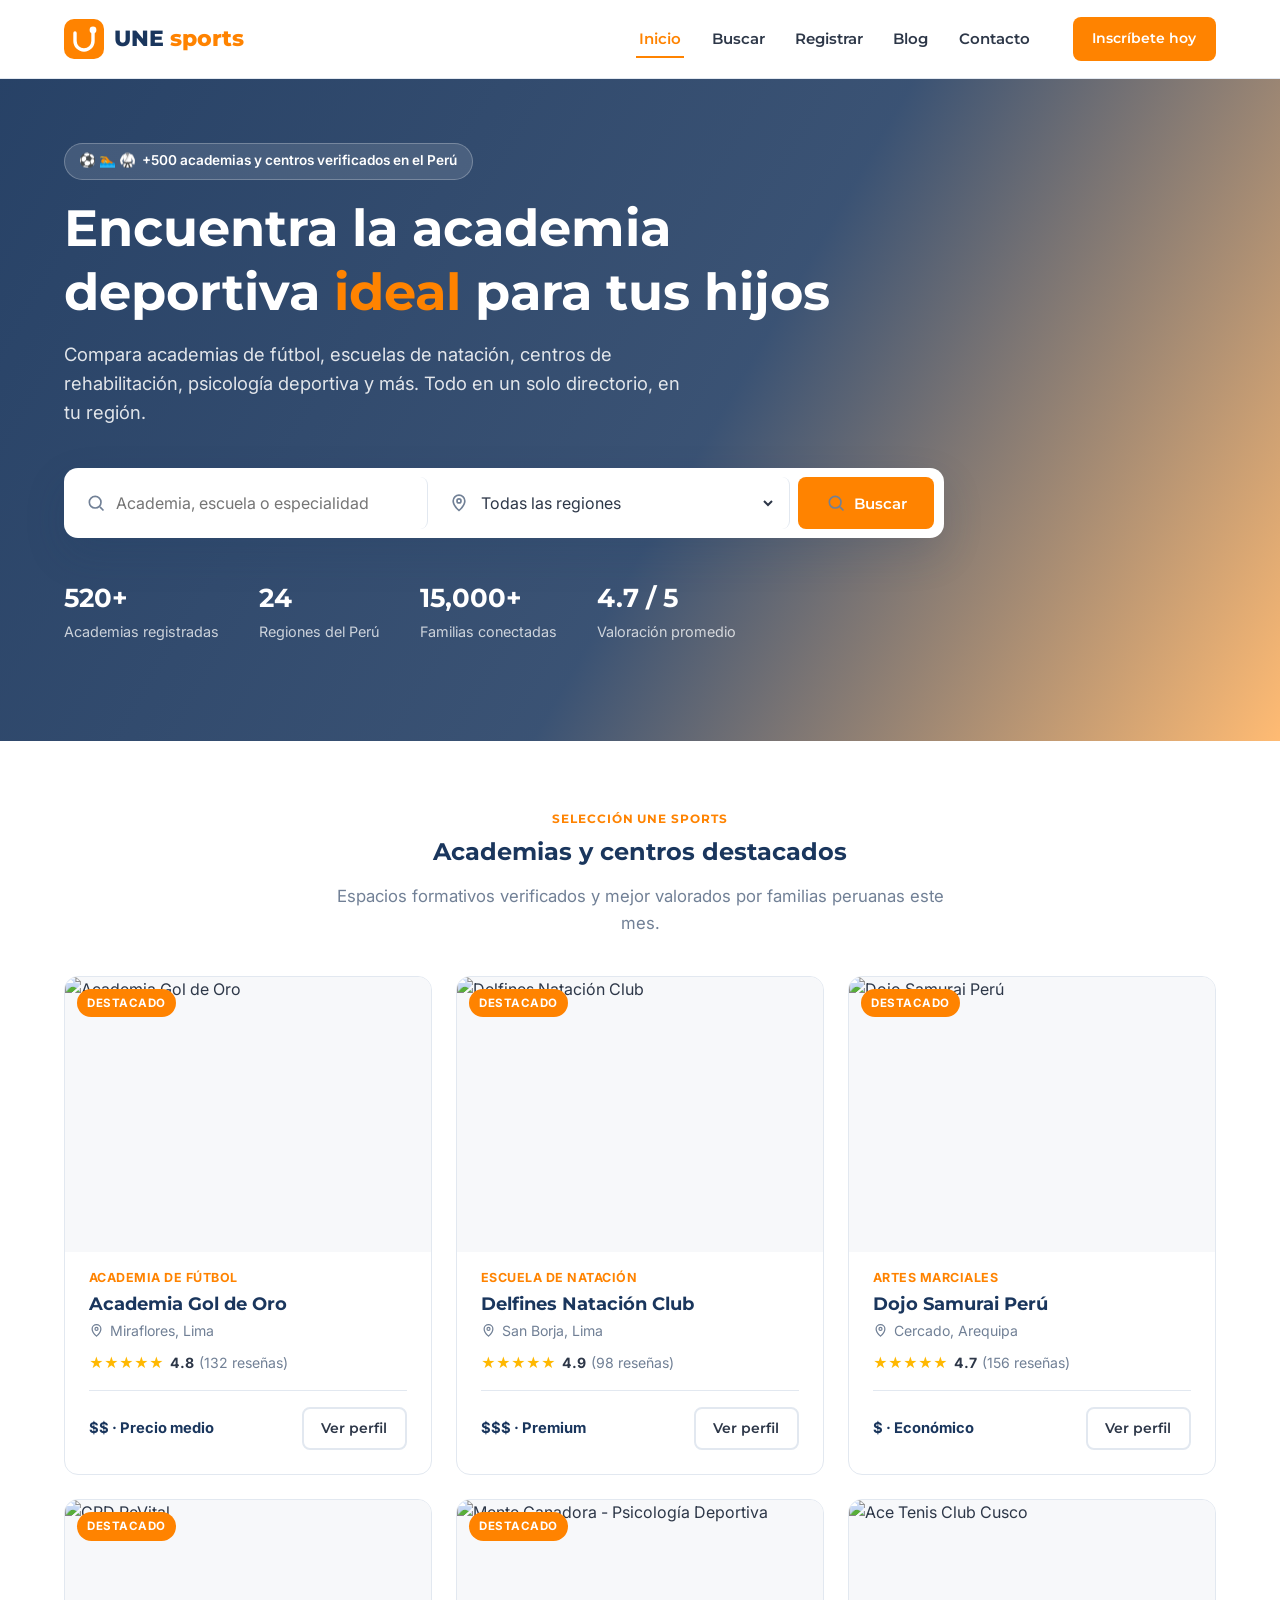
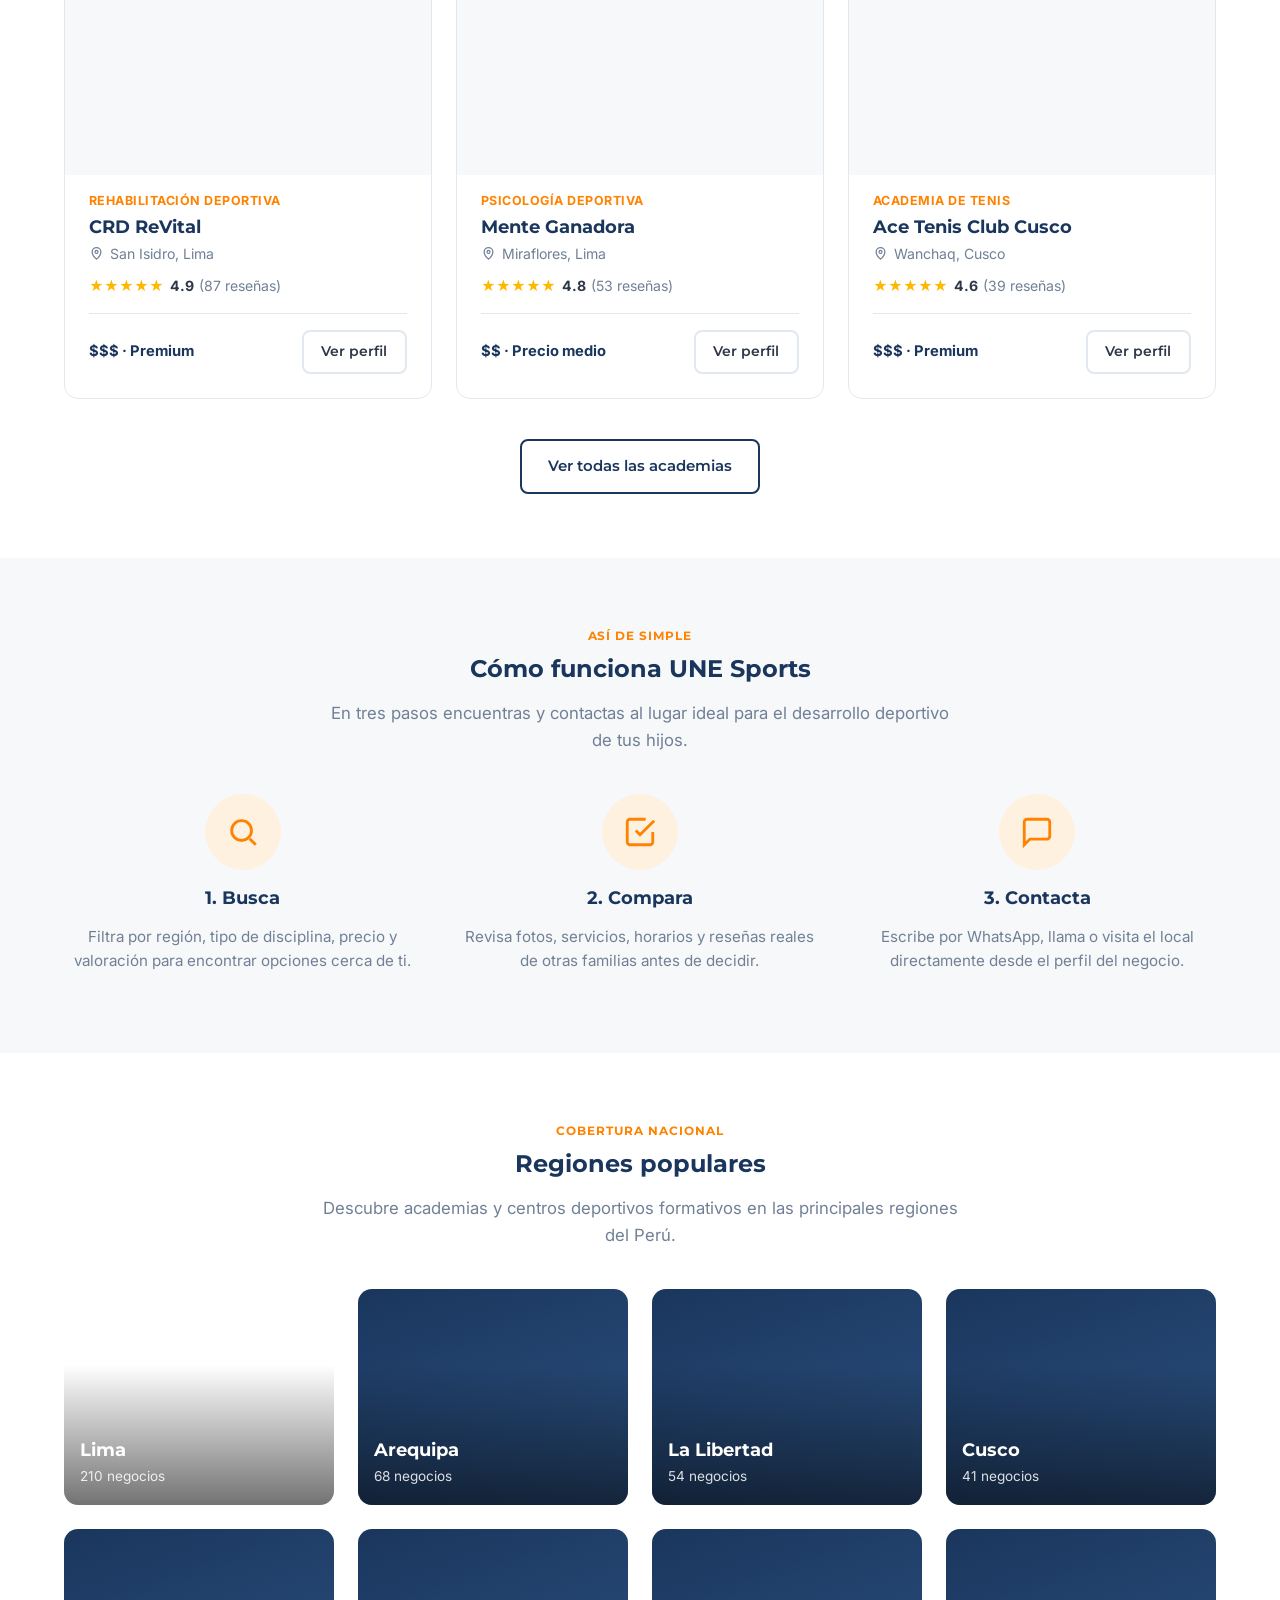
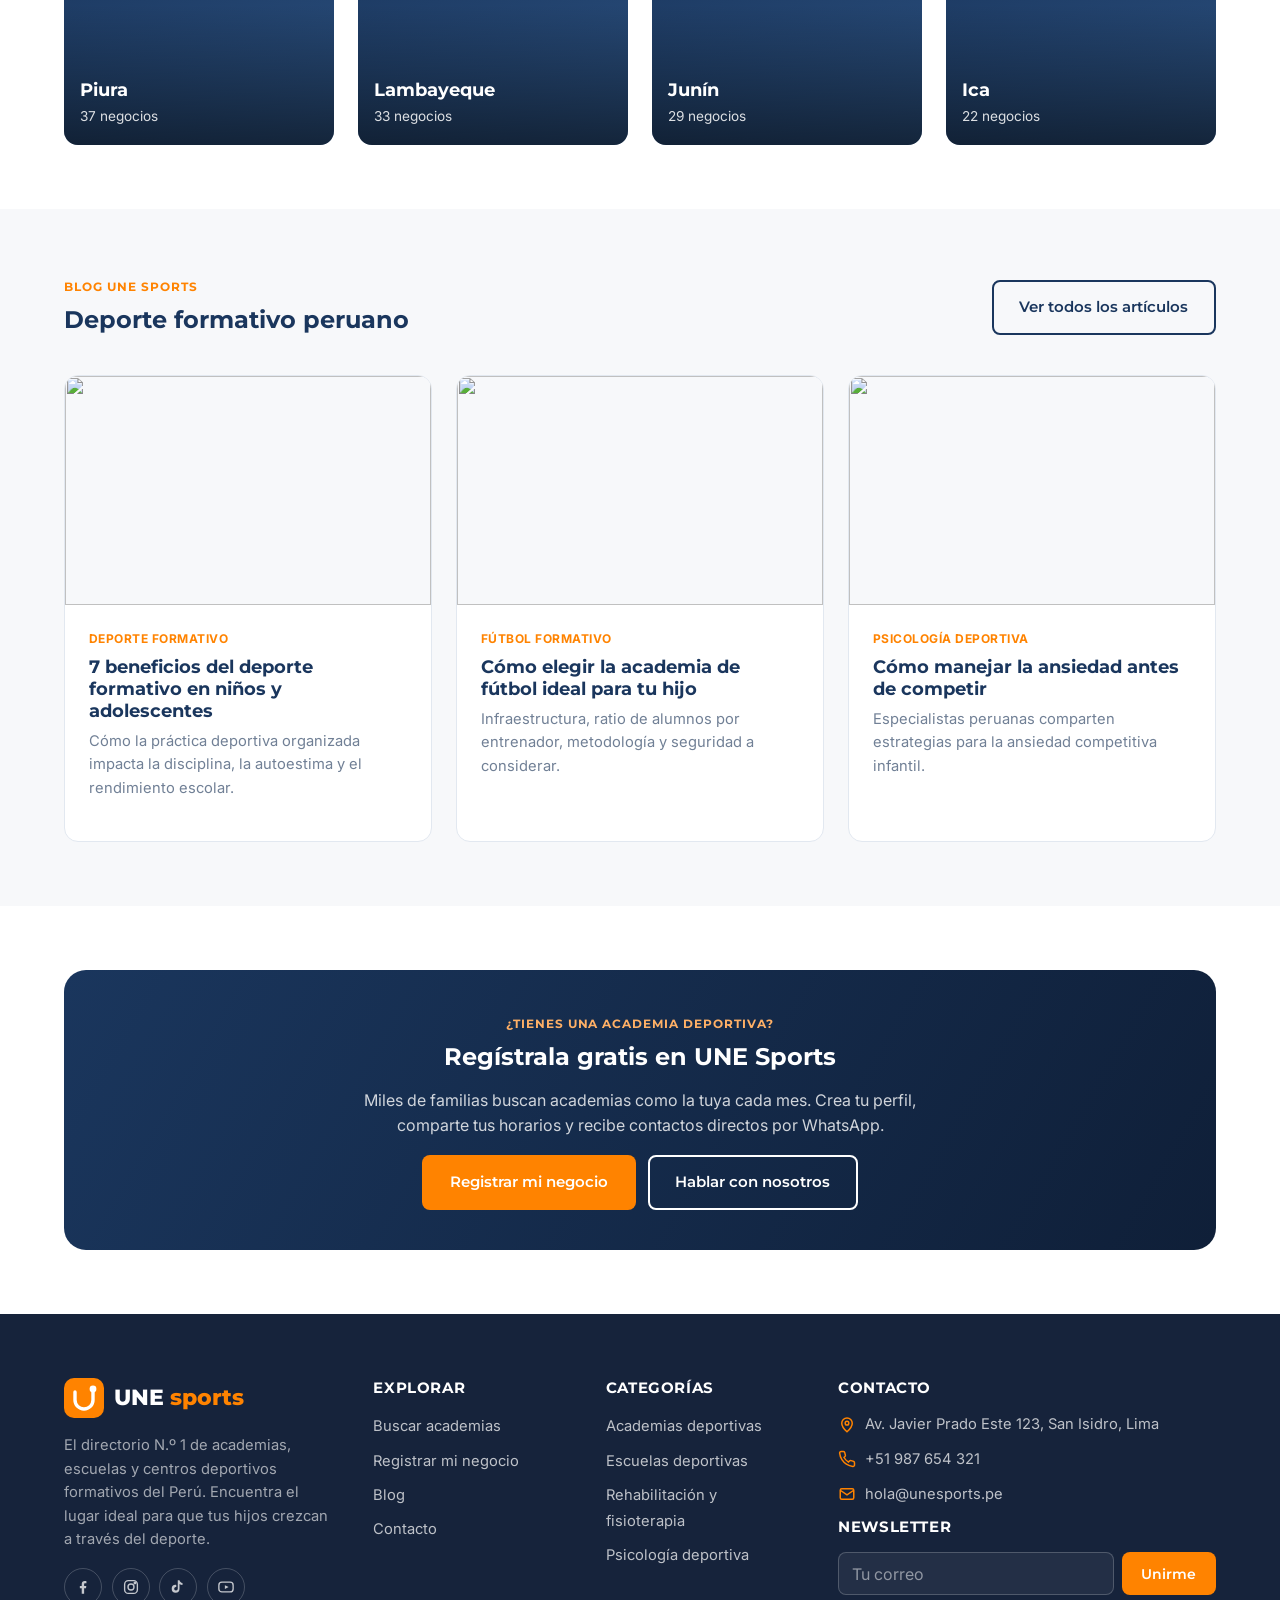
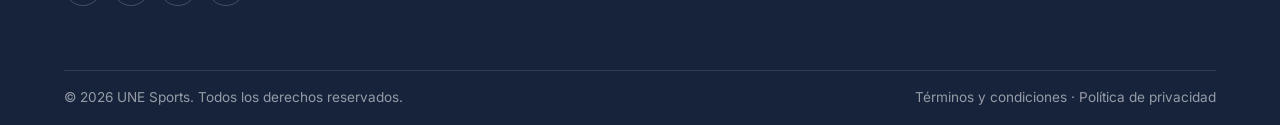
==== commit aafaa3d9: "Redesign business categories + add etapas (age ranges) Reemplaza las 10 categorías deportivas especí" ====
--- a/index.html
+++ b/index.html
@@ -337,10 +337,10 @@
       <div>
         <h4>Categorías</h4>
         <ul class="footer-links">
-          <li><a href="buscar.html?tipo=academia-futbol">Academias de fútbol</a></li>
-          <li><a href="buscar.html?tipo=escuela-natacion">Escuelas de natación</a></li>
-          <li><a href="buscar.html?tipo=rehabilitacion">Rehabilitación deportiva</a></li>
-          <li><a href="buscar.html?tipo=psicologia">Psicología deportiva</a></li>
+          <li><a href="buscar.html?tipo=academia-deportiva-formativa">Academias deportivas</a></li>
+          <li><a href="buscar.html?tipo=escuela-deportiva-formativa">Escuelas deportivas</a></li>
+          <li><a href="buscar.html?tipo=rehabilitacion-fisioterapia">Rehabilitación y fisioterapia</a></li>
+          <li><a href="buscar.html?tipo=psicologia-deportiva">Psicología deportiva</a></li>
         </ul>
       </div>
       <div>
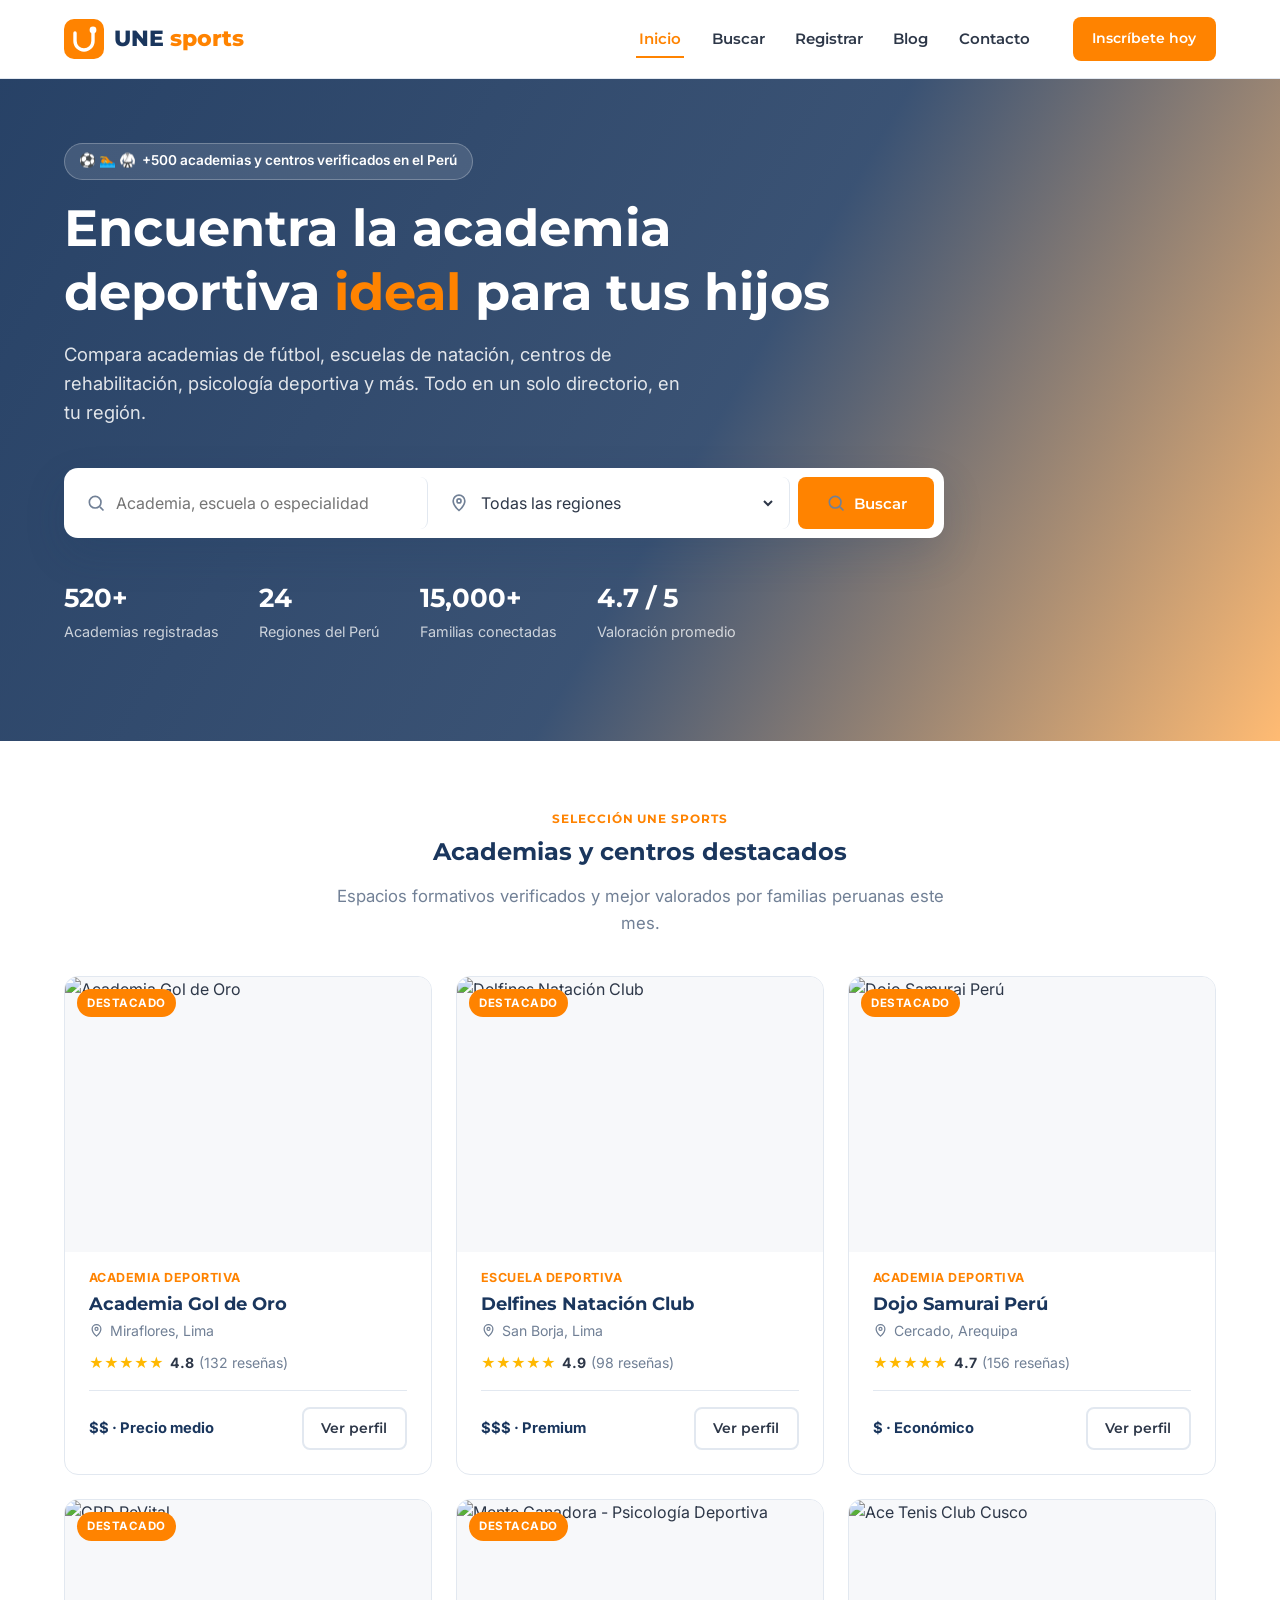
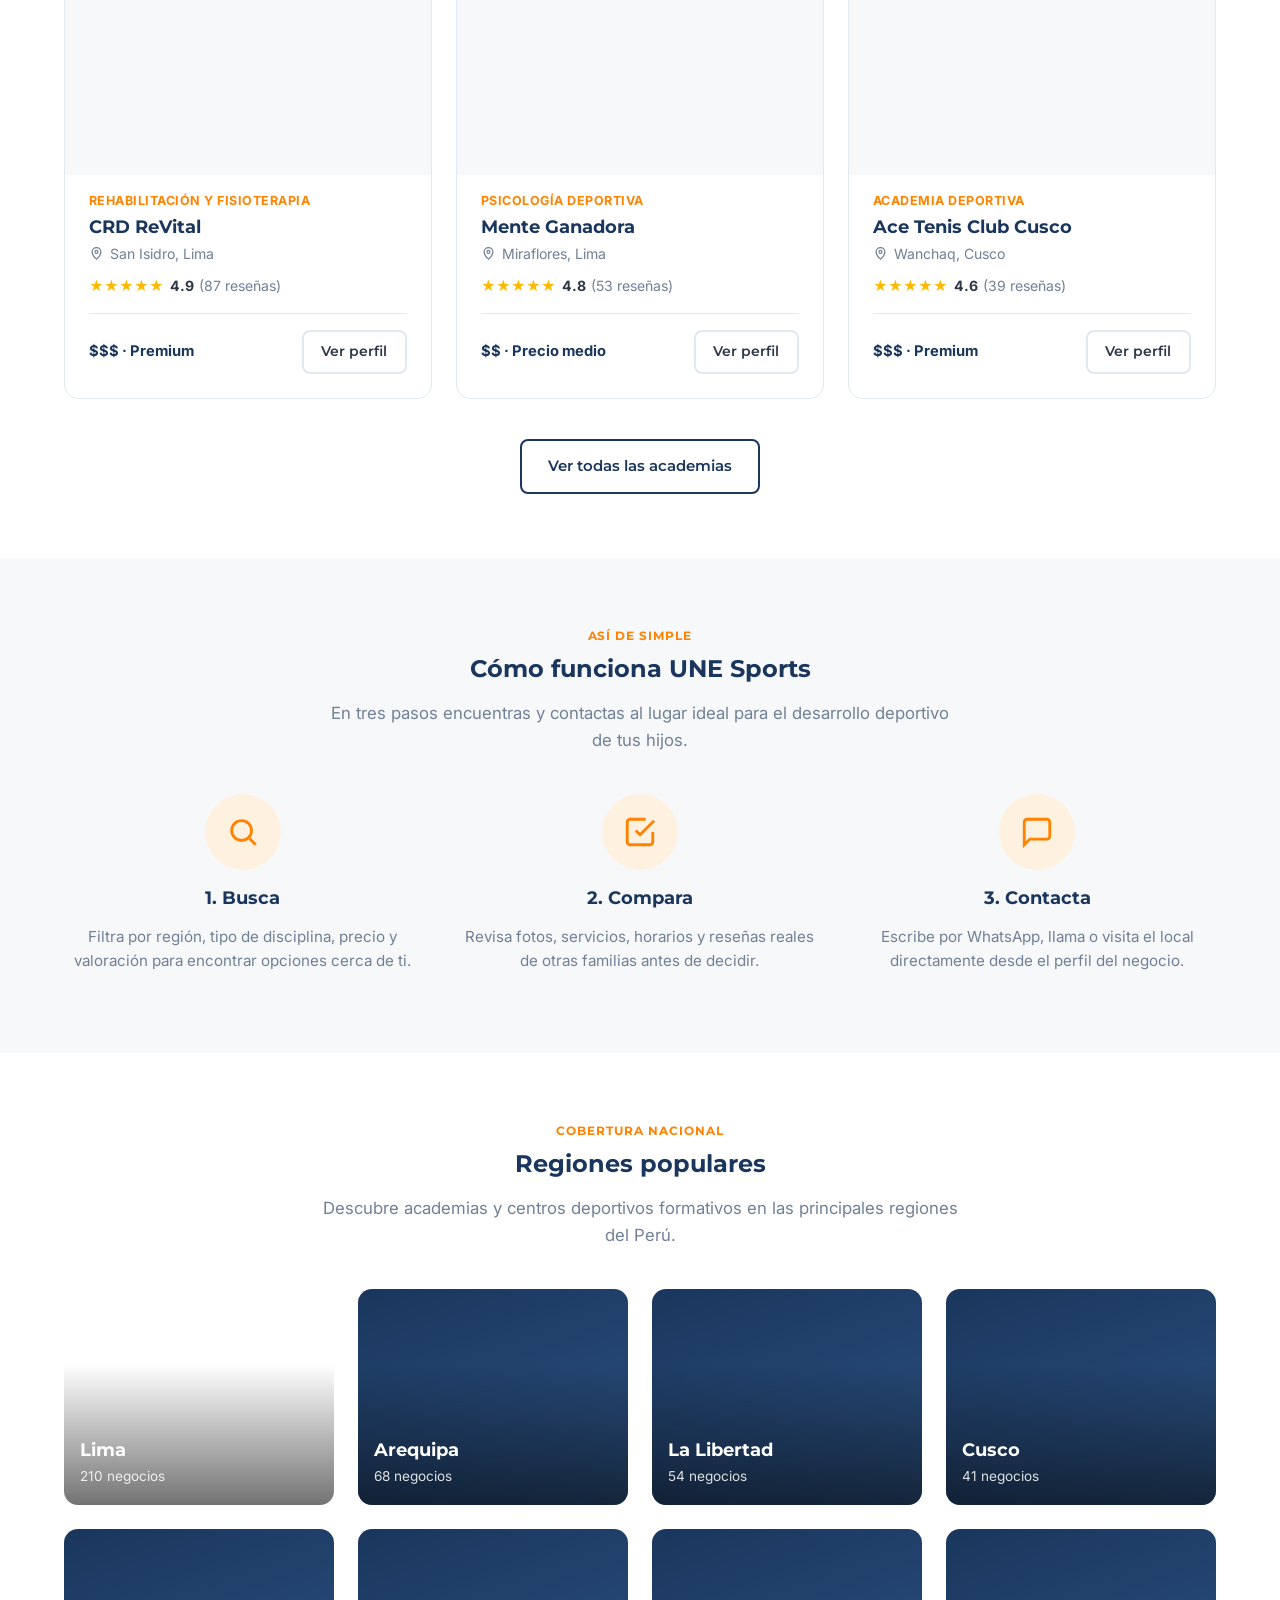
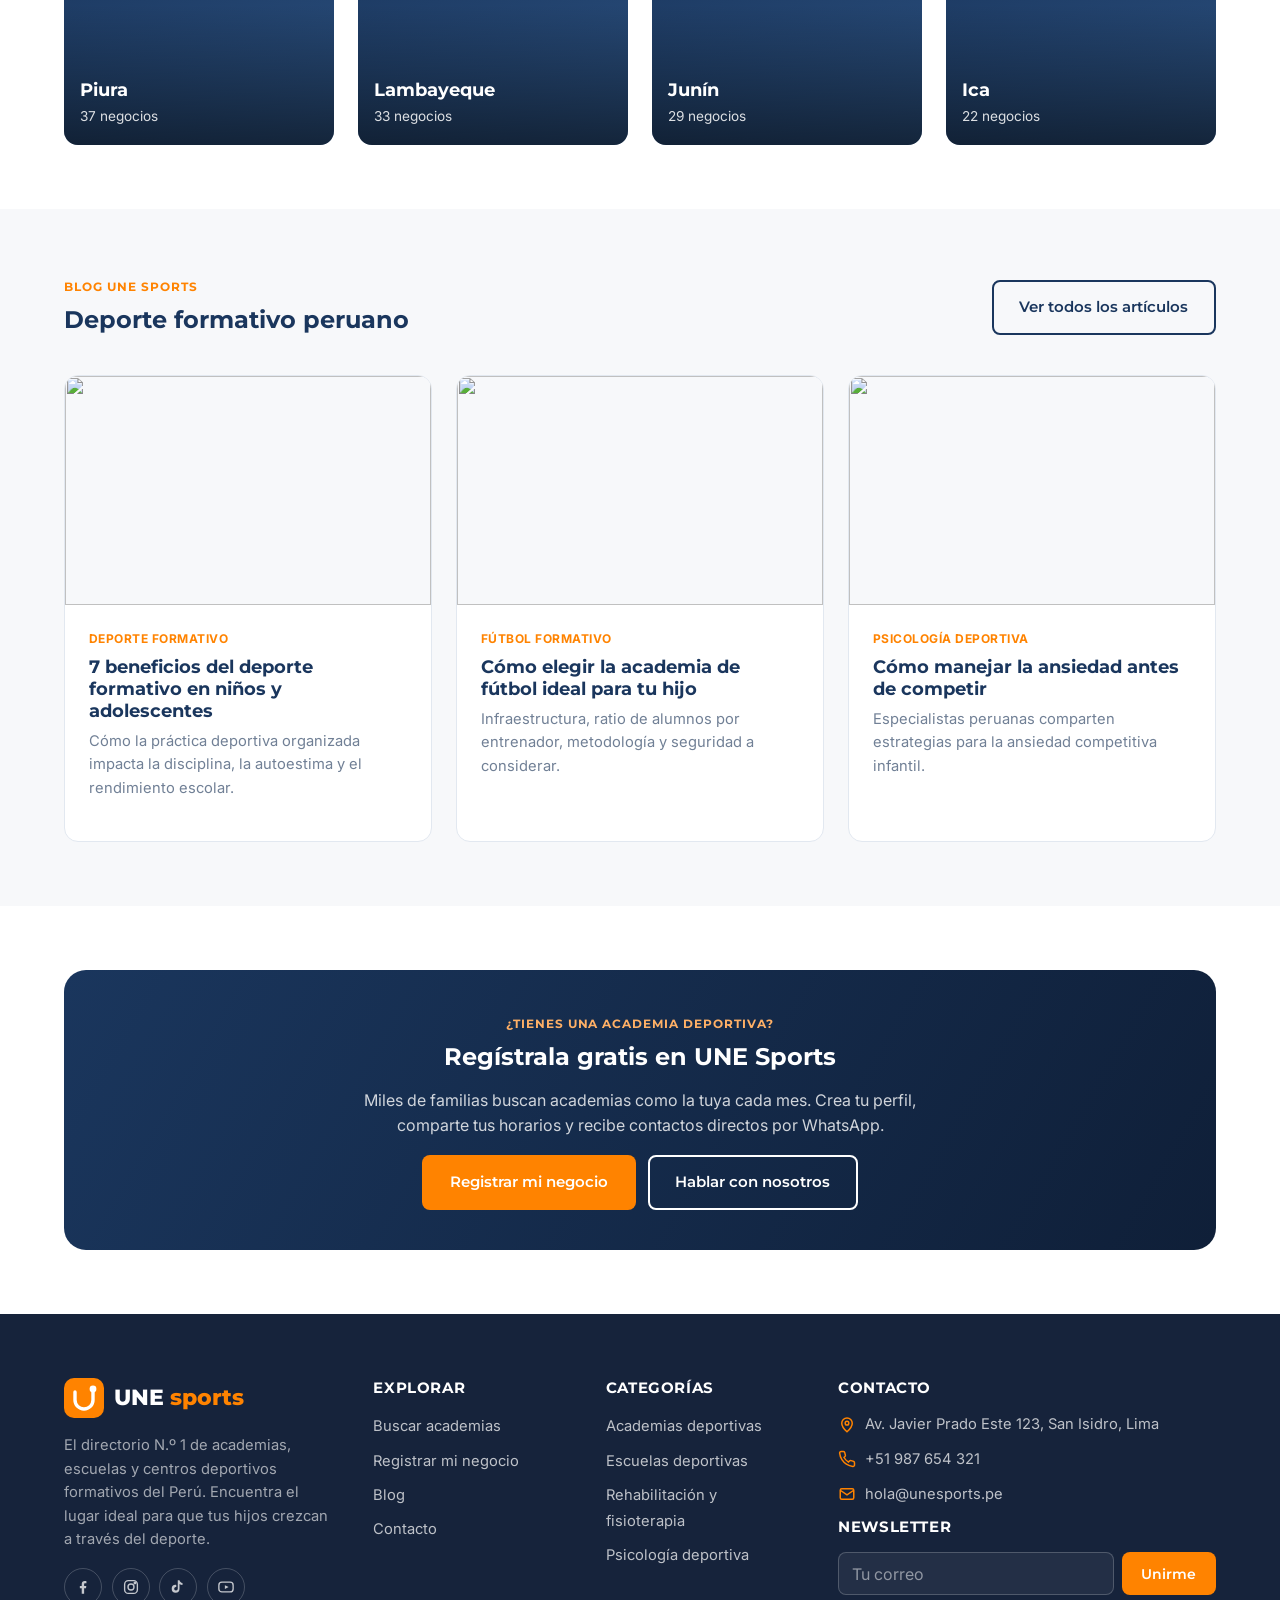
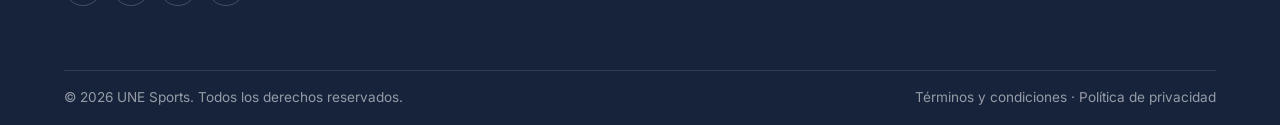
==== commit b41d2e5e: "Replantear formulario de registro: deportes, precio privado, turnos Reemplaza el modelo anterior con" ====
--- a/index.html
+++ b/index.html
@@ -105,7 +105,7 @@
             <a href="negocio.html?slug=academia-gol-de-oro"><img src="https://placehold.co/900x650/1A365D/FFFFFF?text=Academia+Gol+de+Oro" alt="Academia Gol de Oro" loading="lazy" width="900" height="650"></a>
           </div>
           <div class="card-body">
-            <span class="card-type">Academia de Fútbol</span>
+            <span class="card-type">Academia Deportiva</span>
             <h3 class="card-title"><a href="negocio.html?slug=academia-gol-de-oro">Academia Gol de Oro</a></h3>
             <div class="card-location"><svg viewBox="0 0 24 24" fill="none" stroke="currentColor" stroke-width="2"><path d="M12 21s7-6.3 7-11.5A7 7 0 105 9.5C5 14.7 12 21 12 21z"/><circle cx="12" cy="9.5" r="2.4"/></svg>Miraflores, Lima</div>
             <div class="rating"><span class="stars">★★★★★</span><strong>4.8</strong><span class="count">(132 reseñas)</span></div>
@@ -119,7 +119,7 @@
             <a href="negocio.html?slug=delfines-natacion-club"><img src="https://placehold.co/900x650/2C5282/FFFFFF?text=Delfines+Natacion" alt="Delfines Natación Club" loading="lazy" width="900" height="650"></a>
           </div>
           <div class="card-body">
-            <span class="card-type">Escuela de Natación</span>
+            <span class="card-type">Escuela Deportiva</span>
             <h3 class="card-title"><a href="negocio.html?slug=delfines-natacion-club">Delfines Natación Club</a></h3>
             <div class="card-location"><svg viewBox="0 0 24 24" fill="none" stroke="currentColor" stroke-width="2"><path d="M12 21s7-6.3 7-11.5A7 7 0 105 9.5C5 14.7 12 21 12 21z"/><circle cx="12" cy="9.5" r="2.4"/></svg>San Borja, Lima</div>
             <div class="rating"><span class="stars">★★★★★</span><strong>4.9</strong><span class="count">(98 reseñas)</span></div>
@@ -133,7 +133,7 @@
             <a href="negocio.html?slug=dojo-samurai-peru"><img src="https://placehold.co/900x650/2D3748/FFFFFF?text=Dojo+Samurai+Peru" alt="Dojo Samurai Perú" loading="lazy" width="900" height="650"></a>
           </div>
           <div class="card-body">
-            <span class="card-type">Artes Marciales</span>
+            <span class="card-type">Academia Deportiva</span>
             <h3 class="card-title"><a href="negocio.html?slug=dojo-samurai-peru">Dojo Samurai Perú</a></h3>
             <div class="card-location"><svg viewBox="0 0 24 24" fill="none" stroke="currentColor" stroke-width="2"><path d="M12 21s7-6.3 7-11.5A7 7 0 105 9.5C5 14.7 12 21 12 21z"/><circle cx="12" cy="9.5" r="2.4"/></svg>Cercado, Arequipa</div>
             <div class="rating"><span class="stars">★★★★★</span><strong>4.7</strong><span class="count">(156 reseñas)</span></div>
@@ -147,7 +147,7 @@
             <a href="negocio.html?slug=crd-revital"><img src="https://placehold.co/900x650/2F855A/FFFFFF?text=CRD+ReVital" alt="CRD ReVital" loading="lazy" width="900" height="650"></a>
           </div>
           <div class="card-body">
-            <span class="card-type">Rehabilitación Deportiva</span>
+            <span class="card-type">Rehabilitación y Fisioterapia</span>
             <h3 class="card-title"><a href="negocio.html?slug=crd-revital">CRD ReVital</a></h3>
             <div class="card-location"><svg viewBox="0 0 24 24" fill="none" stroke="currentColor" stroke-width="2"><path d="M12 21s7-6.3 7-11.5A7 7 0 105 9.5C5 14.7 12 21 12 21z"/><circle cx="12" cy="9.5" r="2.4"/></svg>San Isidro, Lima</div>
             <div class="rating"><span class="stars">★★★★★</span><strong>4.9</strong><span class="count">(87 reseñas)</span></div>
@@ -174,7 +174,7 @@
             <a href="negocio.html?slug=ace-tenis-club-cusco"><img src="https://placehold.co/900x650/1A365D/FFFFFF?text=Ace+Tenis+Club" alt="Ace Tenis Club Cusco" loading="lazy" width="900" height="650"></a>
           </div>
           <div class="card-body">
-            <span class="card-type">Academia de Tenis</span>
+            <span class="card-type">Academia Deportiva</span>
             <h3 class="card-title"><a href="negocio.html?slug=ace-tenis-club-cusco">Ace Tenis Club Cusco</a></h3>
             <div class="card-location"><svg viewBox="0 0 24 24" fill="none" stroke="currentColor" stroke-width="2"><path d="M12 21s7-6.3 7-11.5A7 7 0 105 9.5C5 14.7 12 21 12 21z"/><circle cx="12" cy="9.5" r="2.4"/></svg>Wanchaq, Cusco</div>
             <div class="rating"><span class="stars">★★★★★</span><strong>4.6</strong><span class="count">(39 reseñas)</span></div>
@@ -337,8 +337,8 @@
       <div>
         <h4>Categorías</h4>
         <ul class="footer-links">
-          <li><a href="buscar.html?tipo=academia-deportiva-formativa">Academias deportivas</a></li>
-          <li><a href="buscar.html?tipo=escuela-deportiva-formativa">Escuelas deportivas</a></li>
+          <li><a href="buscar.html?tipo=academia-deportiva">Academias deportivas</a></li>
+          <li><a href="buscar.html?tipo=escuela-deportiva">Escuelas deportivas</a></li>
           <li><a href="buscar.html?tipo=rehabilitacion-fisioterapia">Rehabilitación y fisioterapia</a></li>
           <li><a href="buscar.html?tipo=psicologia-deportiva">Psicología deportiva</a></li>
         </ul>
